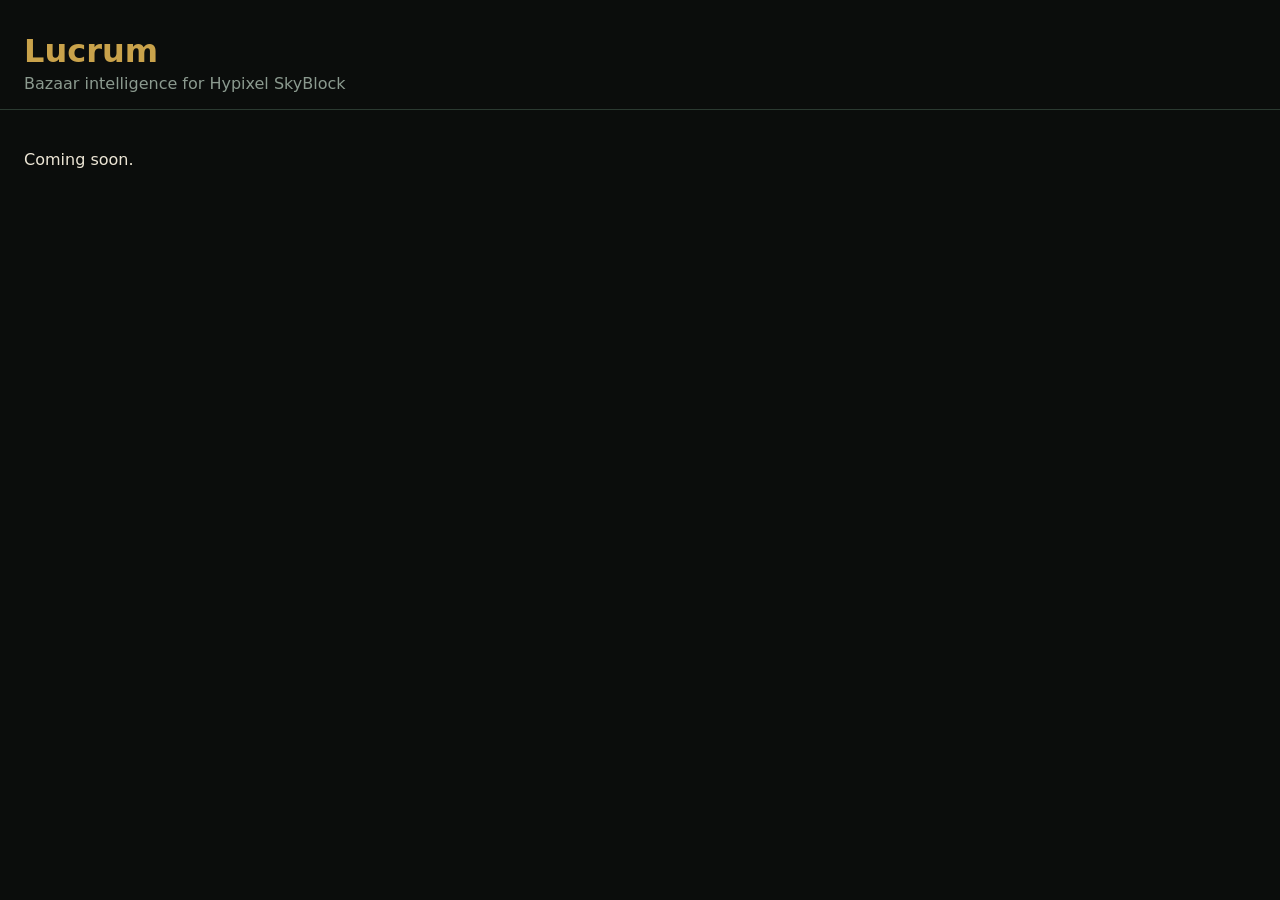
==== index.html @ ecee2110 "Phase 0: repo scaffold, worker calendar/tax quant, mod and web skeletons - .claude/agents/ renamed f" ====
<!doctype html>
<html lang="en">
<head>
  <meta charset="utf-8" />
  <meta name="viewport" content="width=device-width, initial-scale=1" />
  <title>Lucrum – Bazaar intelligence for Hypixel SkyBlock</title>
  <link rel="stylesheet" href="css/main.css" />
</head>
<body>
  <!-- Shell only – see docs/BRAND.md before adding any real layout or styling here.
       Phase 8 builds the signal browser, item detail pages, calendar and profile pages. -->
  <header>
    <h1>Lucrum</h1>
    <p>Bazaar intelligence for Hypixel SkyBlock</p>
  </header>
  <main id="app">
    <p>Coming soon.</p>
  </main>
  <script type="module" src="js/main.js"></script>
</body>
</html>
---- css/main.css ----
/* Shell only – full layout, type pairing and the signature element are Phase 8 work per
   docs/PLAN.md, built against docs/BRAND.md's full brief. This file exists so the placeholder
   page doesn't render as unstyled browser default while nothing else is built yet. */

:root {
  --ink: #0B0D0C;
  --panel: #14211A;
  --panel-raised: #1C2E24;
  --hairline: #2B3A31;
  --parchment: #EDE6D6;
  --parchment-dim: #8B9A8F;
  --brass: #C9A24B;
  --brass-dim: #7A6A3D;
}

body {
  background: var(--ink);
  color: var(--parchment);
  margin: 0;
  font-family: system-ui, sans-serif;
}

header {
  padding: 2rem 1.5rem 1rem;
  border-bottom: 1px solid var(--hairline);
}

header h1 {
  color: var(--brass);
  margin: 0;
}

header p {
  color: var(--parchment-dim);
  margin: 0.25rem 0 0;
}

main {
  padding: 1.5rem;
}
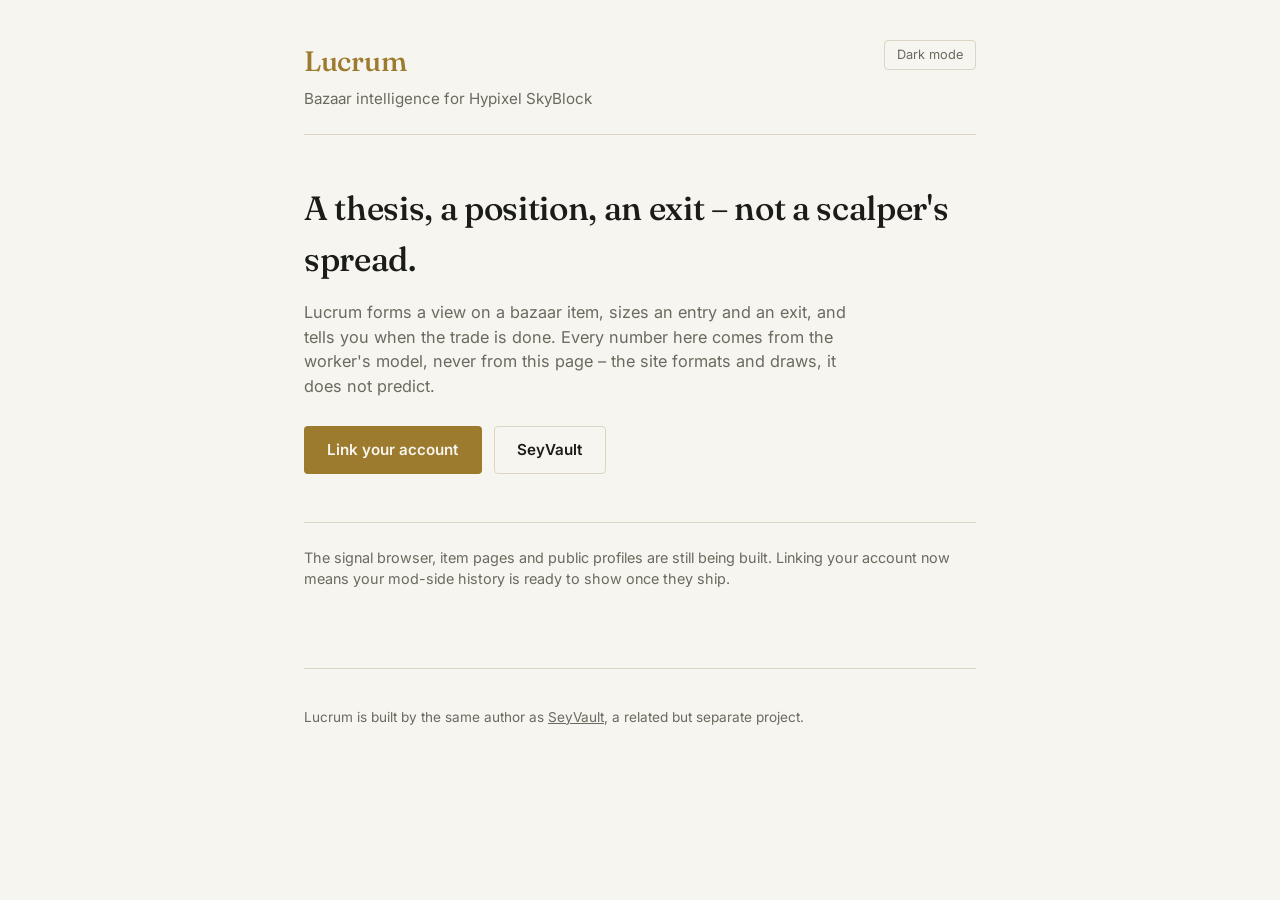
==== commit 22e97bc1: "Phase 8.5 web: light/dark design system and the /link account-linking page - docs/BRAND.md revised: " ====
--- a/index.html
+++ b/index.html
@@ -4,18 +4,55 @@
   <meta charset="utf-8" />
   <meta name="viewport" content="width=device-width, initial-scale=1" />
   <title>Lucrum – Bazaar intelligence for Hypixel SkyBlock</title>
+  <!-- Theme resolution must run before css/main.css paints, per docs/BRAND.md's theme toggle
+       section – see js/theme.js's top-of-file comment for why this is a plain script, not a
+       module, and loaded first. -->
+  <script src="js/theme.js"></script>
+  <link rel="preconnect" href="https://fonts.googleapis.com" />
+  <link rel="preconnect" href="https://fonts.gstatic.com" crossorigin />
+  <link
+    href="https://fonts.googleapis.com/css2?family=Fraunces:opsz,wght@9..144,400;9..144,500;9..144,600&family=Inter:wght@400;500;600;700&display=swap"
+    rel="stylesheet"
+  />
   <link rel="stylesheet" href="css/main.css" />
 </head>
 <body>
-  <!-- Shell only – see docs/BRAND.md before adding any real layout or styling here.
-       Phase 8 builds the signal browser, item detail pages, calendar and profile pages. -->
-  <header>
-    <h1>Lucrum</h1>
-    <p>Bazaar intelligence for Hypixel SkyBlock</p>
-  </header>
-  <main id="app">
-    <p>Coming soon.</p>
-  </main>
+  <div class="shell">
+    <header class="site-header">
+      <div class="brand">
+        <h1>Lucrum</h1>
+        <p>Bazaar intelligence for Hypixel SkyBlock</p>
+      </div>
+      <button class="theme-toggle" id="theme-toggle" type="button" aria-label="Toggle colour theme">
+        Dark mode
+      </button>
+    </header>
+
+    <main>
+      <section class="hero">
+        <h2>A thesis, a position, an exit – not a scalper's spread.</h2>
+        <p>
+          Lucrum forms a view on a bazaar item, sizes an entry and an exit, and tells you when
+          the trade is done. Every number here comes from the worker's model, never from this
+          page – the site formats and draws, it does not predict.
+        </p>
+        <div class="actions">
+          <a class="btn btn-primary" href="link/">Link your account</a>
+          <a class="btn btn-secondary" href="https://seyvault.github.io" rel="noopener">SeyVault</a>
+        </div>
+      </section>
+
+      <p class="notice">
+        The signal browser, item pages and public profiles are still being built. Linking your
+        account now means your mod-side history is ready to show once they ship.
+      </p>
+    </main>
+
+    <footer class="site-footer">
+      <p>Lucrum is built by the same author as <a href="https://seyvault.github.io" rel="noopener">SeyVault</a>, a related but separate project.</p>
+    </footer>
+  </div>
+
   <script type="module" src="js/main.js"></script>
 </body>
 </html>
--- a/css/main.css
+++ b/css/main.css
@@ -1,40 +1,324 @@
-/* Shell only – full layout, type pairing and the signature element are Phase 8 work per
-   docs/PLAN.md, built against docs/BRAND.md's full brief. This file exists so the placeholder
-   page doesn't render as unstyled browser default while nothing else is built yet. */
+/* Lucrum – visual identity. Token system, component patterns and motion rules from
+   docs/BRAND.md. This is a standalone stylesheet – it does not import or reuse SeyVault's CSS.
+
+   Direction: private trading desk, not game HUD. Light by default, dark by explicit toggle.
+   Own type pairing (Fraunces display / Inter body+data), own accent (aged brass, not acid-green,
+   not vermilion, not terracotta), own radius (6-8px, not SeyVault's 14px), no rarity colours. */
+
+/* --- Tokens --------------------------------------------------------------------------------- */
 
 :root {
+  --ink: #F7F5EF;
+  --panel: #FFFFFF;
+  --panel-raised: #EFEBDF;
+  --hairline: #DCD5C4;
+  --text: #1B1C18;
+  --text-dim: #6B6A5E;
+  --brass: #9C7A2E;
+  --brass-dim: #C4AD75;
+
+  --gain: #3F7A54;
+  --loss: #B0453A;
+  --live: var(--brass);
+
+  --radius: 8px;
+  --radius-sm: 4px;
+  --transition: 150ms ease-out;
+}
+
+:root[data-theme="dark"] {
   --ink: #0B0D0C;
   --panel: #14211A;
   --panel-raised: #1C2E24;
   --hairline: #2B3A31;
-  --parchment: #EDE6D6;
-  --parchment-dim: #8B9A8F;
+  --text: #EDE6D6;
+  --text-dim: #8B9A8F;
   --brass: #C9A24B;
   --brass-dim: #7A6A3D;
 }
 
+/* --- Base ------------------------------------------------------------------------------------ */
+
+* {
+  box-sizing: border-box;
+}
+
+html {
+  color-scheme: light dark;
+}
+
 body {
+  margin: 0;
   background: var(--ink);
-  color: var(--parchment);
+  color: var(--text);
+  font-family: 'Inter', system-ui, sans-serif;
+  font-size: 16px;
+  line-height: 1.5;
+  transition: background var(--transition), color var(--transition);
+}
+
+h1, h2, h3 {
+  font-family: 'Fraunces', Georgia, serif;
+  font-weight: 500;
+  letter-spacing: -0.01em;
   margin: 0;
-  font-family: system-ui, sans-serif;
-}
-
-header {
-  padding: 2rem 1.5rem 1rem;
+  color: var(--text);
+}
+
+a {
+  color: var(--brass);
+}
+
+/* Tabular numerals for every price, table and P&L figure – docs/BRAND.md's ledger rule.
+   Apply this class anywhere a number appears; never let a price render in proportional figures. */
+.num {
+  font-variant-numeric: tabular-nums;
+  font-feature-settings: 'tnum' 1, 'lnum' 1;
+}
+
+/* --- Layout shell ------------------------------------------------------------------------------ */
+
+.shell {
+  max-width: 720px;
+  margin: 0 auto;
+  padding: 0 1.5rem;
+}
+
+header.site-header {
+  padding: 2.5rem 0 1.5rem;
   border-bottom: 1px solid var(--hairline);
-}
-
-header h1 {
+  display: flex;
+  align-items: flex-start;
+  justify-content: space-between;
+  gap: 1rem;
+}
+
+header.site-header .brand h1 {
+  font-size: 1.75rem;
   color: var(--brass);
-  margin: 0;
-}
-
-header p {
-  color: var(--parchment-dim);
-  margin: 0.25rem 0 0;
+}
+
+header.site-header .brand p {
+  margin: 0.35rem 0 0;
+  color: var(--text-dim);
+  font-size: 0.95rem;
 }
 
 main {
+  padding: 3rem 0 4rem;
+}
+
+footer.site-footer {
+  padding: 1.5rem 0 3rem;
+  border-top: 1px solid var(--hairline);
+  color: var(--text-dim);
+  font-size: 0.85rem;
+}
+
+footer.site-footer a {
+  color: var(--text-dim);
+  text-decoration: underline;
+}
+
+/* --- Theme toggle -------------------------------------------------------------------------- */
+
+.theme-toggle {
+  background: transparent;
+  border: 1px solid var(--hairline);
+  color: var(--text-dim);
+  border-radius: var(--radius-sm);
+  padding: 0.4rem 0.75rem;
+  font-family: inherit;
+  font-size: 0.8rem;
+  cursor: pointer;
+  transition: background var(--transition), border-color var(--transition), color var(--transition);
+  flex-shrink: 0;
+}
+
+.theme-toggle:hover {
+  border-color: var(--brass-dim);
+  color: var(--text);
+}
+
+/* --- Component: button (primary) -------------------------------------------------------------
+   docs/BRAND.md: brass fill, ink text, 4px radius, no shadow. Hover adds a brass-dim border –
+   the fill never moves or glows. */
+
+.btn {
+  display: inline-block;
+  font-family: inherit;
+  font-size: 0.95rem;
+  font-weight: 600;
+  padding: 0.7rem 1.4rem;
+  border-radius: var(--radius-sm);
+  border: 1px solid transparent;
+  cursor: pointer;
+  text-decoration: none;
+  transition: border-color var(--transition), background var(--transition), color var(--transition);
+}
+
+.btn-primary {
+  background: var(--brass);
+  color: var(--ink);
+}
+
+.btn-primary:hover {
+  border-color: var(--brass-dim);
+}
+
+.btn-primary:disabled {
+  opacity: 0.5;
+  cursor: not-allowed;
+}
+
+.btn-secondary {
+  background: transparent;
+  color: var(--text);
+  border-color: var(--hairline);
+}
+
+.btn-secondary:hover {
+  border-color: var(--brass-dim);
+}
+
+/* --- Component: card ----------------------------------------------------------------------
+   docs/BRAND.md: panel fill, 1px hairline border, 6-8px radius. Hover only if interactive:
+   background steps to panel-raised, no border colour change, no transform. */
+
+.card {
+  background: var(--panel);
+  border: 1px solid var(--hairline);
+  border-radius: var(--radius);
   padding: 1.5rem;
-}
+  transition: background var(--transition);
+}
+
+.card.interactive:hover {
+  background: var(--panel-raised);
+  cursor: pointer;
+}
+
+/* --- Component: table row -------------------------------------------------------------------
+   docs/BRAND.md: no card chrome on data tables – a hairline under each row, panel-raised on
+   hover, numeric columns right-aligned with tabular figures, never centred. */
+
+table.ledger {
+  width: 100%;
+  border-collapse: collapse;
+}
+
+table.ledger th {
+  text-align: left;
+  color: var(--text-dim);
+  font-weight: 500;
+  font-size: 0.8rem;
+  text-transform: uppercase;
+  letter-spacing: 0.04em;
+  padding: 0.6rem 0.75rem;
+  border-bottom: 1px solid var(--hairline);
+}
+
+table.ledger td {
+  padding: 0.7rem 0.75rem;
+  border-bottom: 1px solid var(--hairline);
+}
+
+table.ledger tr {
+  transition: background var(--transition);
+}
+
+table.ledger tbody tr:hover {
+  background: var(--panel-raised);
+}
+
+table.ledger th.num,
+table.ledger td.num {
+  text-align: right;
+}
+
+/* --- Component: live/pulsing element ---------------------------------------------------------
+   docs/BRAND.md: opacity oscillates brass between 100% and 70% on a slow (~2.5s) sine, one loop
+   only per state change – never an indefinite pulse. Applied via .is-pulsing, removed by JS once
+   the state settles (e.g. a device code moves from "pending" to "linked"). */
+
+.status-dot {
+  display: inline-block;
+  width: 0.55rem;
+  height: 0.55rem;
+  border-radius: 50%;
+  background: var(--brass);
+}
+
+.status-dot.is-pulsing {
+  animation: lucrum-pulse 2.5s ease-in-out 1;
+}
+
+.status-dot.is-loss {
+  background: var(--loss);
+}
+
+.status-dot.is-gain {
+  background: var(--gain);
+}
+
+@keyframes lucrum-pulse {
+  0% { opacity: 1; }
+  50% { opacity: 0.7; }
+  100% { opacity: 1; }
+}
+
+@media (prefers-reduced-motion: reduce) {
+  .status-dot.is-pulsing {
+    animation: none;
+  }
+  * {
+    transition-duration: 0.01ms !important;
+  }
+}
+
+/* --- Home page ------------------------------------------------------------------------------ */
+
+.hero h2 {
+  font-size: 2.1rem;
+  margin-bottom: 1rem;
+}
+
+.hero p {
+  color: var(--text-dim);
+  max-width: 34rem;
+  font-size: 1.02rem;
+}
+
+.hero .actions {
+  margin-top: 1.75rem;
+  display: flex;
+  gap: 0.75rem;
+  flex-wrap: wrap;
+}
+
+.notice {
+  margin-top: 3rem;
+  padding-top: 1.5rem;
+  border-top: 1px solid var(--hairline);
+  color: var(--text-dim);
+  font-size: 0.9rem;
+}
+
+/* --- Mobile --------------------------------------------------------------------------------- */
+
+@media (max-width: 520px) {
+  .shell {
+    padding: 0 1.1rem;
+  }
+  header.site-header {
+    flex-direction: column;
+  }
+  .hero h2 {
+    font-size: 1.6rem;
+  }
+  table.ledger th,
+  table.ledger td {
+    padding: 0.5rem 0.4rem;
+    font-size: 0.85rem;
+  }
+}
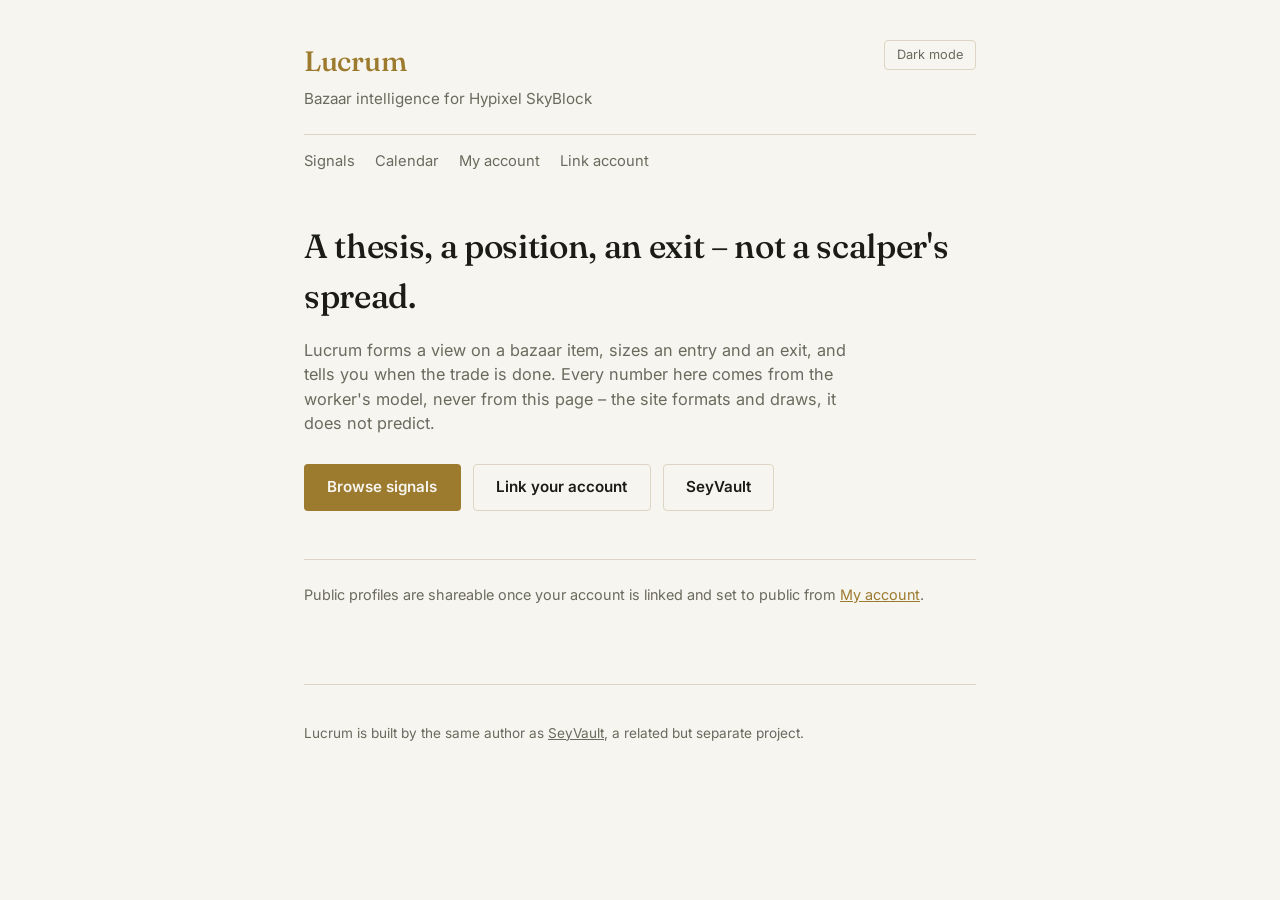
==== commit fec93a20: "web: Phase 8 site - signals, item detail, calendar, account, public profile Rounds out the site to d" ====
--- a/index.html
+++ b/index.html
@@ -15,6 +15,7 @@
     rel="stylesheet"
   />
   <link rel="stylesheet" href="css/main.css" />
+  <link rel="stylesheet" href="css/app.css" />
 </head>
 <body>
   <div class="shell">
@@ -27,6 +28,12 @@
         Dark mode
       </button>
     </header>
+    <nav class="site-nav">
+      <a href="signals/">Signals</a>
+      <a href="calendar/">Calendar</a>
+      <a href="account/">My account</a>
+      <a href="link/">Link account</a>
+    </nav>
 
     <main>
       <section class="hero">
@@ -37,14 +44,15 @@
           page – the site formats and draws, it does not predict.
         </p>
         <div class="actions">
-          <a class="btn btn-primary" href="link/">Link your account</a>
+          <a class="btn btn-primary" href="signals/">Browse signals</a>
+          <a class="btn btn-secondary" href="link/">Link your account</a>
           <a class="btn btn-secondary" href="https://seyvault.github.io" rel="noopener">SeyVault</a>
         </div>
       </section>
 
       <p class="notice">
-        The signal browser, item pages and public profiles are still being built. Linking your
-        account now means your mod-side history is ready to show once they ship.
+        Public profiles are shareable once your account is linked and set to public from
+        <a href="account/">My account</a>.
       </p>
     </main>
 
--- a/css/app.css
+++ b/css/app.css
@@ -0,0 +1,390 @@
+/* Shared components for Phase 8's inner pages (signals, item, calendar, profile, account) –
+   additions to css/main.css's token system. Nothing here introduces a colour, radius or type
+   pairing outside docs/BRAND.md's token set. */
+
+/* Wider shell for chart-heavy and table-heavy pages – main.css's 720px is right for the marketing
+   shell but too narrow for a ledger table or a chart with room to breathe. */
+.shell-wide {
+  max-width: 900px;
+}
+
+/* --- Nav (shared header across inner pages) ------------------------------------------------- */
+
+nav.site-nav {
+  display: flex;
+  gap: 1.25rem;
+  margin-top: 0.9rem;
+  flex-wrap: wrap;
+}
+
+nav.site-nav a {
+  color: var(--text-dim);
+  text-decoration: none;
+  font-size: 0.92rem;
+  border-bottom: 1px solid transparent;
+  transition: color var(--transition), border-color var(--transition);
+}
+
+nav.site-nav a:hover,
+nav.site-nav a[aria-current="page"] {
+  color: var(--text);
+  border-color: var(--brass-dim);
+}
+
+/* --- Error / empty states --------------------------------------------------------------------
+   docs/BRAND.md's copy register: declarative, never a blank page or an infinite spinner. */
+
+.error-state {
+  padding: 1.5rem;
+  border: 1px solid var(--hairline);
+  border-radius: var(--radius);
+  background: var(--panel);
+  color: var(--text);
+  max-width: 34rem;
+}
+
+.loading-state {
+  color: var(--text-dim);
+  padding: 1rem 0;
+}
+
+/* --- Hero stat card (signal browser's "hero is the live number") --------------------------- */
+
+.hero-signal {
+  background: var(--panel);
+  border: 1px solid var(--hairline);
+  border-radius: var(--radius);
+  padding: 1.75rem 2rem;
+}
+
+.hero-signal .hero-kicker {
+  color: var(--text-dim);
+  font-size: 0.8rem;
+  text-transform: uppercase;
+  letter-spacing: 0.06em;
+  margin: 0 0 0.5rem;
+}
+
+.hero-signal h2 {
+  font-size: 1.9rem;
+  margin: 0 0 0.5rem;
+}
+
+.hero-signal .thesis {
+  color: var(--text-dim);
+  max-width: 40rem;
+  margin: 0.5rem 0 1.25rem;
+}
+
+.hero-figures {
+  display: grid;
+  grid-template-columns: repeat(auto-fit, minmax(9rem, 1fr));
+  gap: 1.25rem 1.5rem;
+  margin-top: 1.25rem;
+  padding-top: 1.25rem;
+  border-top: 1px solid var(--hairline);
+}
+
+.hero-figures .figure .label {
+  color: var(--text-dim);
+  font-size: 0.78rem;
+  text-transform: uppercase;
+  letter-spacing: 0.04em;
+  display: block;
+  margin-bottom: 0.25rem;
+}
+
+.hero-figures .figure .value {
+  font-family: 'Fraunces', Georgia, serif;
+  font-size: 1.35rem;
+  color: var(--text);
+}
+
+.hero-figures .figure .value.brass {
+  color: var(--brass);
+}
+
+.caveat {
+  margin-top: 1rem;
+  font-size: 0.85rem;
+  color: var(--text-dim);
+  border-left: 2px solid var(--brass-dim);
+  padding-left: 0.75rem;
+}
+
+/* --- Filter tabs ------------------------------------------------------------------------------ */
+
+.type-tabs {
+  display: flex;
+  gap: 0.5rem;
+  flex-wrap: wrap;
+  margin: 2rem 0 1.25rem;
+}
+
+.type-tab {
+  background: transparent;
+  border: 1px solid var(--hairline);
+  color: var(--text-dim);
+  padding: 0.45rem 0.9rem;
+  border-radius: var(--radius-sm);
+  font-family: inherit;
+  font-size: 0.85rem;
+  cursor: pointer;
+  transition: border-color var(--transition), color var(--transition), background var(--transition);
+}
+
+.type-tab[aria-pressed="true"] {
+  color: var(--ink);
+  background: var(--brass);
+  border-color: var(--brass);
+}
+
+.type-tab:hover:not([aria-pressed="true"]) {
+  border-color: var(--brass-dim);
+  color: var(--text);
+}
+
+/* --- Signal / position rows -------------------------------------------------------------------
+   Table on wide viewports, stacked cards on narrow – docs/BRAND.md's table-row pattern plus
+   CLAUDE.md rule 8 (mobile matters). */
+
+.signal-row td.item {
+  font-weight: 600;
+}
+
+.signal-row .why {
+  display: block;
+  color: var(--text-dim);
+  font-size: 0.82rem;
+  margin-top: 0.15rem;
+  font-family: 'Inter', system-ui, sans-serif;
+}
+
+.unfitted-note {
+  font-size: 0.78rem;
+  color: var(--text-dim);
+}
+
+/* --- Item detail -------------------------------------------------------------------------- */
+
+.item-title {
+  font-size: 2rem;
+}
+
+.range-tabs {
+  display: flex;
+  gap: 0.4rem;
+  margin: 1.5rem 0 1rem;
+}
+
+.chart-card {
+  padding: 1.25rem 1rem 0.75rem;
+}
+
+.chart-wrap {
+  position: relative;
+  width: 100%;
+  height: 360px;
+}
+
+.chart-legend {
+  display: flex;
+  gap: 1.5rem;
+  font-size: 0.82rem;
+  color: var(--text-dim);
+  padding: 0.75rem 0.25rem 1rem;
+  flex-wrap: wrap;
+}
+
+.chart-legend .swatch {
+  display: inline-block;
+  width: 0.85rem;
+  height: 2px;
+  margin-right: 0.4rem;
+  vertical-align: middle;
+}
+
+.confidence-note {
+  margin-top: 1rem;
+  color: var(--text-dim);
+  font-size: 0.88rem;
+}
+
+/* --- Calendar / event timeline ----------------------------------------------------------------
+   A quiet list, not a grid widget – docs/PLAN.md Phase 8's brief. */
+
+.event-list {
+  list-style: none;
+  margin: 0;
+  padding: 0;
+}
+
+.event-row {
+  display: flex;
+  justify-content: space-between;
+  align-items: baseline;
+  gap: 1rem;
+  padding: 1rem 0;
+  border-bottom: 1px solid var(--hairline);
+}
+
+.event-row .event-name {
+  font-family: 'Fraunces', Georgia, serif;
+  font-size: 1.1rem;
+}
+
+.event-row .event-source {
+  display: block;
+  color: var(--text-dim);
+  font-size: 0.8rem;
+  margin-top: 0.2rem;
+  font-family: 'Inter', system-ui, sans-serif;
+}
+
+.event-row .event-when {
+  text-align: right;
+  flex-shrink: 0;
+}
+
+.event-row .event-countdown {
+  display: block;
+  color: var(--brass);
+  font-size: 0.85rem;
+}
+
+.event-row .event-time {
+  display: block;
+  color: var(--text-dim);
+  font-size: 0.8rem;
+}
+
+/* --- Profile / portfolio --------------------------------------------------------------------- */
+
+.stat-grid {
+  display: grid;
+  grid-template-columns: repeat(auto-fit, minmax(10rem, 1fr));
+  gap: 1.25rem;
+  margin: 1.5rem 0 2.5rem;
+}
+
+.stat-card {
+  background: var(--panel);
+  border: 1px solid var(--hairline);
+  border-radius: var(--radius);
+  padding: 1.1rem 1.25rem;
+}
+
+.stat-card .label {
+  color: var(--text-dim);
+  font-size: 0.78rem;
+  text-transform: uppercase;
+  letter-spacing: 0.04em;
+  display: block;
+  margin-bottom: 0.3rem;
+}
+
+.stat-card .value {
+  font-family: 'Fraunces', Georgia, serif;
+  font-size: 1.5rem;
+}
+
+.hitrate-grid {
+  display: grid;
+  grid-template-columns: repeat(4, 1fr);
+  gap: 0.75rem;
+  margin-top: 0.5rem;
+}
+
+.hitrate-grid .cell {
+  text-align: center;
+}
+
+.hitrate-grid .cell .label {
+  color: var(--text-dim);
+  font-size: 0.75rem;
+  text-transform: uppercase;
+  display: block;
+}
+
+.hitrate-grid .cell .value {
+  font-size: 1.1rem;
+}
+
+.planned-actual {
+  font-size: 0.85rem;
+}
+
+.planned-actual .planned {
+  color: var(--text-dim);
+}
+
+.planned-actual .actual {
+  color: var(--text);
+  display: block;
+}
+
+.privacy-toggle {
+  display: flex;
+  align-items: center;
+  gap: 0.75rem;
+  margin: 2rem 0;
+  padding: 1.1rem 1.25rem;
+  border: 1px solid var(--hairline);
+  border-radius: var(--radius);
+  background: var(--panel);
+}
+
+.privacy-toggle .desc {
+  color: var(--text-dim);
+  font-size: 0.85rem;
+  flex: 1;
+}
+
+/* --- Section spacing / headings shared across inner pages ------------------------------------ */
+
+.section-heading {
+  margin: 2.5rem 0 1rem;
+  font-size: 1.3rem;
+}
+
+/* --- Mobile ---------------------------------------------------------------------------------- */
+
+@media (max-width: 640px) {
+  .hero-signal {
+    padding: 1.25rem 1.25rem;
+  }
+  .hero-signal h2 {
+    font-size: 1.4rem;
+  }
+  .hitrate-grid {
+    grid-template-columns: repeat(2, 1fr);
+  }
+  table.ledger thead {
+    display: none;
+  }
+  table.ledger, table.ledger tbody, table.ledger tr, table.ledger td {
+    display: block;
+    width: 100%;
+  }
+  table.ledger tr {
+    border-bottom: 1px solid var(--hairline);
+    padding: 0.75rem 0;
+  }
+  table.ledger td {
+    border-bottom: none;
+    padding: 0.2rem 0;
+    text-align: left !important;
+  }
+  table.ledger td.num::before,
+  table.ledger td[data-label]::before {
+    content: attr(data-label) ": ";
+    color: var(--text-dim);
+    font-family: 'Inter', system-ui, sans-serif;
+  }
+  .event-row {
+    flex-direction: column;
+  }
+  .event-row .event-when {
+    text-align: left;
+  }
+}
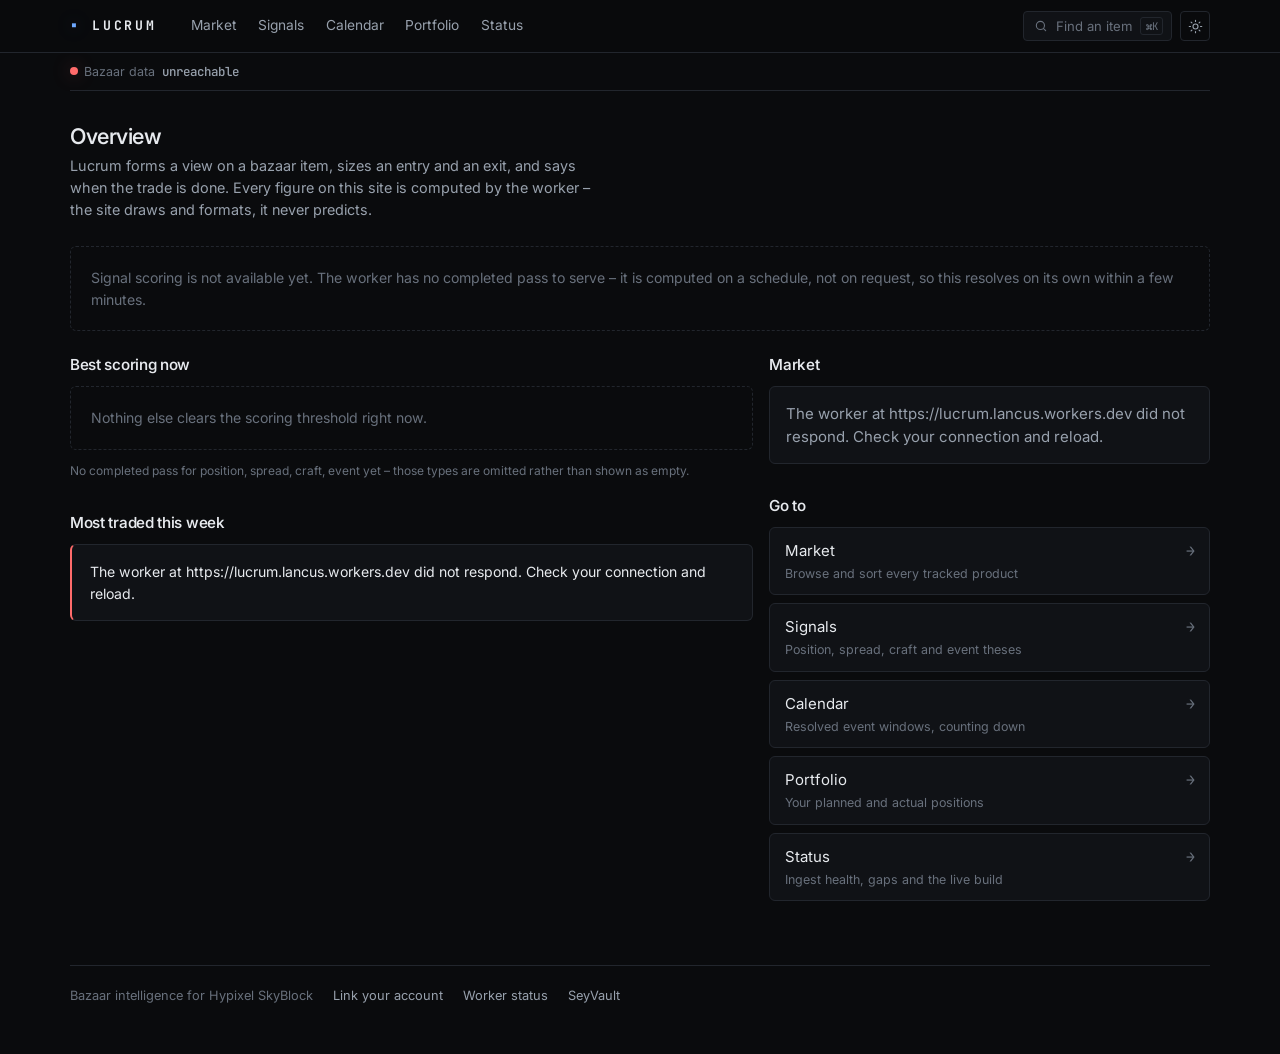
==== commit 687f0084: "web: rewrite the site - monotone palette, real navigation, no missing data The old site read as unfi" ====
--- a/index.html
+++ b/index.html
@@ -4,63 +4,109 @@
   <meta charset="utf-8" />
   <meta name="viewport" content="width=device-width, initial-scale=1" />
   <title>Lucrum – Bazaar intelligence for Hypixel SkyBlock</title>
-  <!-- Theme resolution must run before css/main.css paints, per docs/BRAND.md's theme toggle
-       section – see js/theme.js's top-of-file comment for why this is a plain script, not a
-       module, and loaded first. -->
+  <meta name="description" content="Lucrum – bazaar intelligence for Hypixel SkyBlock." />
+  <!-- Theme resolution must run before css/main.css paints, per docs/BRAND.md's theme section –
+       see js/theme.js's top-of-file comment for why this is a plain script, not a module. -->
   <script src="js/theme.js"></script>
   <link rel="preconnect" href="https://fonts.googleapis.com" />
   <link rel="preconnect" href="https://fonts.gstatic.com" crossorigin />
   <link
-    href="https://fonts.googleapis.com/css2?family=Fraunces:opsz,wght@9..144,400;9..144,500;9..144,600&family=Inter:wght@400;500;600;700&display=swap"
+    href="https://fonts.googleapis.com/css2?family=Inter:wght@100..900&family=JetBrains+Mono:wght@400..700&display=swap"
     rel="stylesheet"
   />
   <link rel="stylesheet" href="css/main.css" />
   <link rel="stylesheet" href="css/app.css" />
+
 </head>
-<body>
+<body data-base="">
+  <div class="topbar">
+    <div class="topbar-inner">
+      <a class="wordmark" href="index.html"><span class="tick">&#9642;</span> Lucrum</a>
+      <nav class="topnav" aria-label="Primary">
+        <a href="market/">Market</a>
+        <a href="signals/">Signals</a>
+        <a href="calendar/">Calendar</a>
+        <a href="account/">Portfolio</a>
+        <a href="status/">Status</a>
+      </nav>
+      <div class="topbar-actions">
+        <button class="search-trigger" id="search-trigger" type="button" aria-label="Find a bazaar item">
+          <svg viewBox="0 0 24 24" fill="none" stroke="currentColor" stroke-width="1.9" stroke-linecap="round"><circle cx="11" cy="11" r="7"/><path d="M20 20l-3.6-3.6"/></svg>
+          <span class="search-label">Find an item</span>
+          <span class="kbd">&#8984;K</span>
+        </button>
+        <button class="icon-btn" id="theme-toggle" type="button"></button>
+      </div>
+    </div>
+  </div>
+
   <div class="shell">
-    <header class="site-header">
-      <div class="brand">
-        <h1>Lucrum</h1>
-        <p>Bazaar intelligence for Hypixel SkyBlock</p>
-      </div>
-      <button class="theme-toggle" id="theme-toggle" type="button" aria-label="Toggle colour theme">
-        Dark mode
-      </button>
-    </header>
-    <nav class="site-nav">
-      <a href="signals/">Signals</a>
-      <a href="calendar/">Calendar</a>
-      <a href="account/">My account</a>
-      <a href="link/">Link account</a>
-    </nav>
+    <div class="status-strip" id="status-strip"></div>
 
     <main>
-      <section class="hero">
-        <h2>A thesis, a position, an exit – not a scalper's spread.</h2>
-        <p>
-          Lucrum forms a view on a bazaar item, sizes an entry and an exit, and tells you when
-          the trade is done. Every number here comes from the worker's model, never from this
-          page – the site formats and draws, it does not predict.
-        </p>
-        <div class="actions">
-          <a class="btn btn-primary" href="signals/">Browse signals</a>
-          <a class="btn btn-secondary" href="link/">Link your account</a>
-          <a class="btn btn-secondary" href="https://seyvault.github.io" rel="noopener">SeyVault</a>
+      <div class="page-head">
+        <div>
+          <h1>Overview</h1>
+          <p class="sub">
+            Lucrum forms a view on a bazaar item, sizes an entry and an exit, and says when the
+            trade is done. Every figure on this site is computed by the worker – the site draws
+            and formats, it never predicts.
+          </p>
         </div>
-      </section>
+      </div>
 
-      <p class="notice">
-        Public profiles are shareable once your account is linked and set to public from
-        <a href="account/">My account</a>.
-      </p>
+      <div id="hero-slot"><p class="loading-state">Loading the best-scoring signal&hellip;</p></div>
+
+      <div class="overview-grid" style="margin-top:1.5rem">
+        <section>
+          <h2 class="section-heading" style="margin-top:0">Best scoring now</h2>
+          <div id="top-slot"><p class="loading-state">Loading signals&hellip;</p></div>
+
+          <h2 class="section-heading">Most traded this week</h2>
+          <div id="movers-slot"><p class="loading-state">Loading the market&hellip;</p></div>
+        </section>
+
+        <aside>
+          <h2 class="section-heading" style="margin-top:0">Market</h2>
+          <div class="card card-tight" id="market-summary">
+            <p class="loading-state" style="border:none;padding:0">Loading&hellip;</p>
+          </div>
+
+          <h2 class="section-heading">Go to</h2>
+          <div class="quick-links">
+            <a class="quick-link" href="market/">
+              <span>Market<span class="desc">Browse and sort every tracked product</span></span>
+              <span class="arrow">&rarr;</span>
+            </a>
+            <a class="quick-link" href="signals/">
+              <span>Signals<span class="desc">Position, spread, craft and event theses</span></span>
+              <span class="arrow">&rarr;</span>
+            </a>
+            <a class="quick-link" href="calendar/">
+              <span>Calendar<span class="desc">Resolved event windows, counting down</span></span>
+              <span class="arrow">&rarr;</span>
+            </a>
+            <a class="quick-link" href="account/">
+              <span>Portfolio<span class="desc">Your planned and actual positions</span></span>
+              <span class="arrow">&rarr;</span>
+            </a>
+            <a class="quick-link" href="status/">
+              <span>Status<span class="desc">Ingest health, gaps and the live build</span></span>
+              <span class="arrow">&rarr;</span>
+            </a>
+          </div>
+        </aside>
+      </div>
     </main>
 
     <footer class="site-footer">
-      <p>Lucrum is built by the same author as <a href="https://seyvault.github.io" rel="noopener">SeyVault</a>, a related but separate project.</p>
+      <span>Bazaar intelligence for Hypixel SkyBlock</span>
+      <a href="link/">Link your account</a>
+      <a href="status/">Worker status</a>
+      <a href="https://seyvault.github.io" rel="noopener">SeyVault</a>
     </footer>
   </div>
 
-  <script type="module" src="js/main.js"></script>
+  <script type="module" src="js/home.js"></script>
 </body>
 </html>
--- a/css/main.css
+++ b/css/main.css
@@ -1,40 +1,65 @@
-/* Lucrum – visual identity. Token system, component patterns and motion rules from
-   docs/BRAND.md. This is a standalone stylesheet – it does not import or reuse SeyVault's CSS.
-
-   Direction: private trading desk, not game HUD. Light by default, dark by explicit toggle.
-   Own type pairing (Fraunces display / Inter body+data), own accent (aged brass, not acid-green,
-   not vermilion, not terracotta), own radius (6-8px, not SeyVault's 14px), no rarity colours. */
-
-/* --- Tokens --------------------------------------------------------------------------------- */
-
-:root {
-  --ink: #F7F5EF;
-  --panel: #FFFFFF;
-  --panel-raised: #EFEBDF;
-  --hairline: #DCD5C4;
-  --text: #1B1C18;
-  --text-dim: #6B6A5E;
-  --brass: #9C7A2E;
-  --brass-dim: #C4AD75;
-
-  --gain: #3F7A54;
-  --loss: #B0453A;
-  --live: var(--brass);
-
-  --radius: 8px;
+/* Lucrum – design system. Tokens, app shell and shared components, per docs/BRAND.md.
+   Standalone: this does not import or reuse SeyVault's CSS.
+
+   Direction: a trading terminal. Monotone grey surfaces, colour reserved for data, glow on data
+   colours in the dark theme only. Dark is the default; light is the alternate. No serif, no warm
+   hues anywhere – see docs/BRAND.md's "Before shipping" checklist. */
+
+/* --- Tokens ---------------------------------------------------------------------------------- */
+
+:root,
+:root[data-theme="dark"] {
+  --bg: #0A0B0D;
+  --surface: #101216;
+  --surface-2: #171A1F;
+  --line: #22262D;
+  --line-strong: #333944;
+  --text: #E7EAEE;
+  --text-2: #98A1AD;
+  --text-3: #68707C;
+
+  --accent: #6EA8FE;
+  --buy: #2EE6A8;
+  --sell: #FFB13D;
+  --gain: #2EE6A8;
+  --loss: #FF6B6B;
+
+  /* Glow multiplier – every glow effect scales by this, so the light theme turns them all off
+     with one token rather than a parallel rule set. docs/BRAND.md, "Glow". */
+  --glow: 1;
+  --glow-accent: 0 0 18px rgba(110, 168, 254, 0.35);
+  --glow-buy: 0 0 18px rgba(46, 230, 168, 0.35);
+  --glow-sell: 0 0 18px rgba(255, 177, 61, 0.35);
+  --glow-loss: 0 0 18px rgba(255, 107, 107, 0.35);
+
+  --radius: 6px;
   --radius-sm: 4px;
-  --transition: 150ms ease-out;
-}
-
-:root[data-theme="dark"] {
-  --ink: #0B0D0C;
-  --panel: #14211A;
-  --panel-raised: #1C2E24;
-  --hairline: #2B3A31;
-  --text: #EDE6D6;
-  --text-dim: #8B9A8F;
-  --brass: #C9A24B;
-  --brass-dim: #7A6A3D;
+  --transition: 140ms ease-out;
+  --mono: 'JetBrains Mono', ui-monospace, SFMono-Regular, Menlo, monospace;
+  --sans: 'Inter', system-ui, -apple-system, sans-serif;
+}
+
+:root[data-theme="light"] {
+  --bg: #FAFAFB;
+  --surface: #FFFFFF;
+  --surface-2: #F1F2F4;
+  --line: #E1E3E8;
+  --line-strong: #C9CDD5;
+  --text: #14161A;
+  --text-2: #5A6270;
+  --text-3: #838B98;
+
+  --accent: #2563EB;
+  --buy: #0F9D76;
+  --sell: #B57314;
+  --gain: #0F9D76;
+  --loss: #D14343;
+
+  --glow: 0;
+  --glow-accent: none;
+  --glow-buy: none;
+  --glow-sell: none;
+  --glow-loss: none;
 }
 
 /* --- Base ------------------------------------------------------------------------------------ */
@@ -44,281 +69,659 @@
 }
 
 html {
-  color-scheme: light dark;
+  color-scheme: dark;
+}
+
+:root[data-theme="light"] {
+  color-scheme: light;
 }
 
 body {
   margin: 0;
-  background: var(--ink);
-  color: var(--text);
-  font-family: 'Inter', system-ui, sans-serif;
-  font-size: 16px;
-  line-height: 1.5;
-  transition: background var(--transition), color var(--transition);
-}
-
-h1, h2, h3 {
-  font-family: 'Fraunces', Georgia, serif;
-  font-weight: 500;
-  letter-spacing: -0.01em;
+  background: var(--bg);
+  color: var(--text);
+  font-family: var(--sans);
+  font-size: 15px;
+  line-height: 1.55;
+  -webkit-font-smoothing: antialiased;
+}
+
+h1, h2, h3, h4 {
+  font-family: var(--sans);
+  font-weight: 550;
+  letter-spacing: -0.02em;
   margin: 0;
   color: var(--text);
-}
+  line-height: 1.25;
+}
+
+h1 { font-size: 1.35rem; }
+h2 { font-size: 1.15rem; }
+h3 { font-size: 1rem; }
+
+p { margin: 0 0 0.75rem; }
 
 a {
-  color: var(--brass);
-}
-
-/* Tabular numerals for every price, table and P&L figure – docs/BRAND.md's ledger rule.
-   Apply this class anywhere a number appears; never let a price render in proportional figures. */
-.num {
+  color: var(--accent);
+  text-decoration: none;
+}
+
+a:hover {
+  text-decoration: underline;
+}
+
+code, kbd {
+  font-family: var(--mono);
+  font-size: 0.86em;
+}
+
+:focus-visible {
+  outline: 2px solid var(--accent);
+  outline-offset: 2px;
+  border-radius: var(--radius-sm);
+}
+
+/* Every number, id and column label is mono with tabular figures – docs/BRAND.md's type rule.
+   Never let a price render in the proportional sans. */
+.num, .mono {
+  font-family: var(--mono);
   font-variant-numeric: tabular-nums;
-  font-feature-settings: 'tnum' 1, 'lnum' 1;
-}
-
-/* --- Layout shell ------------------------------------------------------------------------------ */
+  font-feature-settings: 'tnum' 1;
+}
+
+.dim { color: var(--text-2); }
+.dimmer { color: var(--text-3); }
+.pos { color: var(--gain); }
+.neg { color: var(--loss); }
+.buy-c { color: var(--buy); }
+.sell-c { color: var(--sell); }
+
+/* Uppercase micro-label above a figure or beside a value. */
+.label {
+  font-family: var(--mono);
+  font-size: 0.68rem;
+  letter-spacing: 0.09em;
+  text-transform: uppercase;
+  color: var(--text-3);
+  display: block;
+}
+
+/* --- App shell ------------------------------------------------------------------------------- */
+
+.topbar {
+  position: sticky;
+  top: 0;
+  z-index: 40;
+  background: color-mix(in srgb, var(--bg) 88%, transparent);
+  backdrop-filter: blur(12px);
+  border-bottom: 1px solid var(--line);
+}
+
+.topbar-inner {
+  max-width: 1180px;
+  margin: 0 auto;
+  padding: 0 1.25rem;
+  height: 52px;
+  display: flex;
+  align-items: center;
+  gap: 1.5rem;
+}
+
+.wordmark {
+  font-family: var(--mono);
+  font-size: 0.82rem;
+  font-weight: 700;
+  letter-spacing: 0.22em;
+  color: var(--text);
+  text-transform: uppercase;
+  text-decoration: none;
+  flex-shrink: 0;
+}
+
+.wordmark:hover { text-decoration: none; }
+
+.wordmark .tick {
+  color: var(--accent);
+  text-shadow: var(--glow-accent);
+}
+
+.topnav {
+  display: flex;
+  align-items: center;
+  gap: 0.15rem;
+  flex: 1;
+  min-width: 0;
+  overflow-x: auto;
+  scrollbar-width: none;
+}
+
+.topnav::-webkit-scrollbar { display: none; }
+
+.topnav a {
+  color: var(--text-2);
+  font-size: 0.86rem;
+  padding: 0.35rem 0.6rem;
+  border-radius: var(--radius-sm);
+  white-space: nowrap;
+  transition: color var(--transition), background var(--transition);
+}
+
+.topnav a:hover {
+  color: var(--text);
+  background: var(--surface-2);
+  text-decoration: none;
+}
+
+.topnav a[aria-current="page"] {
+  color: var(--text);
+  background: var(--surface-2);
+}
+
+.topbar-actions {
+  display: flex;
+  align-items: center;
+  gap: 0.5rem;
+  flex-shrink: 0;
+}
+
+/* Search trigger – the fix for the site's worst previous failure, per docs/BRAND.md's layout
+   section: every one of the bazaar's ~2000 products is reachable from every page. */
+.search-trigger {
+  display: flex;
+  align-items: center;
+  gap: 0.5rem;
+  background: var(--surface);
+  border: 1px solid var(--line);
+  border-radius: var(--radius-sm);
+  color: var(--text-3);
+  font-family: var(--sans);
+  font-size: 0.82rem;
+  padding: 0.35rem 0.5rem 0.35rem 0.65rem;
+  cursor: pointer;
+  transition: border-color var(--transition), color var(--transition);
+}
+
+.search-trigger:hover {
+  border-color: var(--line-strong);
+  color: var(--text-2);
+}
+
+/* An inline SVG with no width/height attributes falls back to 300x150, which is what made this
+   control swallow the top bar – size it explicitly and keep the label on one line. */
+.search-trigger svg { width: 14px; height: 14px; flex: none; display: block; }
+.search-trigger .search-label { white-space: nowrap; }
+
+.search-trigger .kbd {
+  font-family: var(--mono);
+  font-size: 0.66rem;
+  border: 1px solid var(--line);
+  border-radius: 3px;
+  padding: 0.05rem 0.28rem;
+  color: var(--text-3);
+}
+
+.icon-btn {
+  background: transparent;
+  border: 1px solid var(--line);
+  border-radius: var(--radius-sm);
+  color: var(--text-2);
+  width: 30px;
+  height: 30px;
+  display: grid;
+  place-items: center;
+  cursor: pointer;
+  transition: border-color var(--transition), color var(--transition);
+  padding: 0;
+}
+
+.icon-btn:hover {
+  border-color: var(--line-strong);
+  color: var(--text);
+}
+
+.icon-btn svg { width: 15px; height: 15px; display: block; }
 
 .shell {
+  max-width: 1180px;
+  margin: 0 auto;
+  padding: 0 1.25rem;
+}
+
+.shell-narrow {
   max-width: 720px;
-  margin: 0 auto;
-  padding: 0 1.5rem;
-}
-
-header.site-header {
-  padding: 2.5rem 0 1.5rem;
-  border-bottom: 1px solid var(--hairline);
-  display: flex;
-  align-items: flex-start;
+}
+
+main {
+  padding: 2rem 0 4rem;
+}
+
+.page-head {
+  display: flex;
+  align-items: flex-end;
   justify-content: space-between;
   gap: 1rem;
-}
-
-header.site-header .brand h1 {
-  font-size: 1.75rem;
-  color: var(--brass);
-}
-
-header.site-header .brand p {
-  margin: 0.35rem 0 0;
-  color: var(--text-dim);
-  font-size: 0.95rem;
-}
-
-main {
-  padding: 3rem 0 4rem;
-}
-
-footer.site-footer {
-  padding: 1.5rem 0 3rem;
-  border-top: 1px solid var(--hairline);
-  color: var(--text-dim);
-  font-size: 0.85rem;
-}
-
-footer.site-footer a {
-  color: var(--text-dim);
-  text-decoration: underline;
-}
-
-/* --- Theme toggle -------------------------------------------------------------------------- */
-
-.theme-toggle {
-  background: transparent;
-  border: 1px solid var(--hairline);
-  color: var(--text-dim);
+  flex-wrap: wrap;
+  margin-bottom: 1.5rem;
+}
+
+.page-head .sub {
+  color: var(--text-2);
+  font-size: 0.9rem;
+  margin: 0.3rem 0 0;
+  max-width: 60ch;
+}
+
+.site-footer {
+  border-top: 1px solid var(--line);
+  padding: 1.25rem 0 3rem;
+  color: var(--text-3);
+  font-size: 0.8rem;
+  display: flex;
+  gap: 1.25rem;
+  flex-wrap: wrap;
+}
+
+.site-footer a { color: var(--text-2); }
+
+/* --- Buttons --------------------------------------------------------------------------------- */
+
+.btn {
+  display: inline-flex;
+  align-items: center;
+  gap: 0.4rem;
+  font-family: var(--sans);
+  font-size: 0.86rem;
+  font-weight: 500;
+  padding: 0.5rem 0.9rem;
   border-radius: var(--radius-sm);
-  padding: 0.4rem 0.75rem;
-  font-family: inherit;
-  font-size: 0.8rem;
-  cursor: pointer;
-  transition: background var(--transition), border-color var(--transition), color var(--transition);
-  flex-shrink: 0;
-}
-
-.theme-toggle:hover {
-  border-color: var(--brass-dim);
-  color: var(--text);
-}
-
-/* --- Component: button (primary) -------------------------------------------------------------
-   docs/BRAND.md: brass fill, ink text, 4px radius, no shadow. Hover adds a brass-dim border –
-   the fill never moves or glows. */
-
-.btn {
-  display: inline-block;
-  font-family: inherit;
-  font-size: 0.95rem;
-  font-weight: 600;
-  padding: 0.7rem 1.4rem;
-  border-radius: var(--radius-sm);
-  border: 1px solid transparent;
+  border: 1px solid var(--line);
+  background: var(--surface);
+  color: var(--text);
   cursor: pointer;
   text-decoration: none;
   transition: border-color var(--transition), background var(--transition), color var(--transition);
 }
 
+.btn:hover {
+  border-color: var(--line-strong);
+  background: var(--surface-2);
+  text-decoration: none;
+}
+
 .btn-primary {
-  background: var(--brass);
-  color: var(--ink);
+  background: var(--accent);
+  border-color: var(--accent);
+  color: #06080C;
+  font-weight: 600;
 }
 
 .btn-primary:hover {
-  border-color: var(--brass-dim);
-}
-
-.btn-primary:disabled {
-  opacity: 0.5;
+  background: var(--accent);
+  border-color: var(--accent);
+  filter: brightness(1.08);
+}
+
+.btn:disabled {
+  opacity: 0.45;
   cursor: not-allowed;
 }
 
-.btn-secondary {
+.btn-sm {
+  font-size: 0.78rem;
+  padding: 0.32rem 0.6rem;
+}
+
+/* --- Tabs (signal type, chart range) --------------------------------------------------------- */
+
+.tabs {
+  display: flex;
+  gap: 0.3rem;
+  flex-wrap: wrap;
+}
+
+.tab {
   background: transparent;
-  color: var(--text);
-  border-color: var(--hairline);
-}
-
-.btn-secondary:hover {
-  border-color: var(--brass-dim);
-}
-
-/* --- Component: card ----------------------------------------------------------------------
-   docs/BRAND.md: panel fill, 1px hairline border, 6-8px radius. Hover only if interactive:
-   background steps to panel-raised, no border colour change, no transform. */
+  border: 1px solid transparent;
+  color: var(--text-3);
+  font-family: var(--mono);
+  font-size: 0.75rem;
+  letter-spacing: 0.06em;
+  text-transform: uppercase;
+  padding: 0.35rem 0.7rem;
+  border-radius: var(--radius-sm);
+  cursor: pointer;
+  transition: color var(--transition), background var(--transition), border-color var(--transition);
+}
+
+.tab:hover {
+  color: var(--text);
+  background: var(--surface-2);
+}
+
+.tab[aria-pressed="true"] {
+  color: var(--text);
+  background: var(--surface-2);
+  border-color: var(--line-strong);
+}
+
+/* --- Cards / panels -------------------------------------------------------------------------- */
 
 .card {
-  background: var(--panel);
-  border: 1px solid var(--hairline);
+  background: var(--surface);
+  border: 1px solid var(--line);
   border-radius: var(--radius);
-  padding: 1.5rem;
-  transition: background var(--transition);
-}
-
-.card.interactive:hover {
-  background: var(--panel-raised);
-  cursor: pointer;
-}
-
-/* --- Component: table row -------------------------------------------------------------------
-   docs/BRAND.md: no card chrome on data tables – a hairline under each row, panel-raised on
-   hover, numeric columns right-aligned with tabular figures, never centred. */
+  padding: 1.1rem 1.25rem;
+}
+
+.card-tight { padding: 0.9rem 1rem; }
+
+.card h2, .card h3 { margin-bottom: 0.5rem; }
+
+.grid {
+  display: grid;
+  gap: 0.75rem;
+}
+
+.grid-2 { grid-template-columns: repeat(auto-fit, minmax(15rem, 1fr)); }
+.grid-3 { grid-template-columns: repeat(auto-fit, minmax(11rem, 1fr)); }
+.grid-4 { grid-template-columns: repeat(auto-fit, minmax(8.5rem, 1fr)); }
+
+/* A single labelled figure. The value is always mono; colour only if it carries meaning. */
+.stat .value {
+  font-family: var(--mono);
+  font-variant-numeric: tabular-nums;
+  font-size: 1.15rem;
+  letter-spacing: -0.01em;
+  color: var(--text);
+  display: block;
+  margin-top: 0.15rem;
+}
+
+.stat .value.lg { font-size: 1.6rem; }
+.stat .value.accent { color: var(--accent); text-shadow: var(--glow-accent); }
+.stat .value.buy-c { text-shadow: var(--glow-buy); }
+.stat .value.sell-c { text-shadow: var(--glow-sell); }
+.stat .note { color: var(--text-3); font-size: 0.75rem; margin: 0.15rem 0 0; }
+
+/* --- Tables ---------------------------------------------------------------------------------- */
+
+.table-wrap {
+  border: 1px solid var(--line);
+  border-radius: var(--radius);
+  overflow: hidden;
+  background: var(--surface);
+}
+
+.table-scroll { overflow-x: auto; }
 
 table.ledger {
   width: 100%;
   border-collapse: collapse;
+  font-size: 0.86rem;
 }
 
 table.ledger th {
   text-align: left;
-  color: var(--text-dim);
+  color: var(--text-3);
+  font-family: var(--mono);
   font-weight: 500;
-  font-size: 0.8rem;
+  font-size: 0.68rem;
   text-transform: uppercase;
-  letter-spacing: 0.04em;
-  padding: 0.6rem 0.75rem;
-  border-bottom: 1px solid var(--hairline);
-}
+  letter-spacing: 0.08em;
+  padding: 0.55rem 0.75rem;
+  border-bottom: 1px solid var(--line);
+  background: var(--surface);
+  white-space: nowrap;
+  position: sticky;
+  top: 0;
+}
+
+table.ledger th.sortable {
+  cursor: pointer;
+  user-select: none;
+}
+
+table.ledger th.sortable:hover { color: var(--text); }
+
+table.ledger th .arrow {
+  opacity: 0;
+  margin-left: 0.25rem;
+}
+
+table.ledger th[aria-sort] .arrow { opacity: 1; color: var(--accent); }
+table.ledger th[aria-sort] { color: var(--text); }
 
 table.ledger td {
-  padding: 0.7rem 0.75rem;
-  border-bottom: 1px solid var(--hairline);
-}
-
-table.ledger tr {
+  padding: 0.55rem 0.75rem;
+  border-bottom: 1px solid var(--line);
+  color: var(--text-2);
+  vertical-align: top;
+}
+
+table.ledger tbody tr:last-child td { border-bottom: none; }
+
+table.ledger tbody tr {
   transition: background var(--transition);
 }
 
-table.ledger tbody tr:hover {
-  background: var(--panel-raised);
-}
+table.ledger tbody tr:hover { background: var(--surface-2); }
 
 table.ledger th.num,
 table.ledger td.num {
   text-align: right;
-}
-
-/* --- Component: live/pulsing element ---------------------------------------------------------
-   docs/BRAND.md: opacity oscillates brass between 100% and 70% on a slow (~2.5s) sine, one loop
-   only per state change – never an indefinite pulse. Applied via .is-pulsing, removed by JS once
-   the state settles (e.g. a device code moves from "pending" to "linked"). */
+  font-family: var(--mono);
+  font-variant-numeric: tabular-nums;
+  white-space: nowrap;
+}
+
+table.ledger td.key { color: var(--text); }
+
+/* A wide table – the market's 13 snapshot columns – tightened so the whole order book fits the
+   content column instead of running off the right edge where the sort column can't be seen. */
+table.ledger.dense { font-size: 0.8rem; }
+table.ledger.dense th { padding: 0.5rem 0.4rem; letter-spacing: 0.04em; }
+table.ledger.dense td { padding: 0.5rem 0.4rem; }
+
+table.ledger td a { color: var(--text); }
+table.ledger td a:hover { color: var(--accent); }
+
+/* Expandable detail row – how every remaining contract field stays reachable without widening
+   the table past readability. docs/BRAND.md: nothing the worker returns is dropped. */
+tr.detail-row > td {
+  background: var(--surface-2);
+  padding: 0.9rem 1rem 1.1rem;
+  color: var(--text-2);
+}
+
+tr.detail-row[hidden] { display: none; }
+
+.expand-btn {
+  background: transparent;
+  border: none;
+  color: var(--text-3);
+  cursor: pointer;
+  font-family: var(--mono);
+  font-size: 0.8rem;
+  padding: 0 0.25rem;
+  line-height: 1;
+  transition: color var(--transition), transform var(--transition);
+}
+
+.expand-btn:hover { color: var(--text); }
+.expand-btn[aria-expanded="true"] { color: var(--accent); transform: rotate(90deg); }
+
+/* --- Inputs ---------------------------------------------------------------------------------- */
+
+.input {
+  background: var(--surface-2);
+  border: 1px solid var(--line);
+  border-radius: var(--radius-sm);
+  color: var(--text);
+  font-family: var(--sans);
+  font-size: 0.88rem;
+  padding: 0.45rem 0.7rem;
+  width: 100%;
+  transition: border-color var(--transition);
+}
+
+.input::placeholder { color: var(--text-3); }
+
+.input:focus {
+  outline: none;
+  border-color: var(--accent);
+}
+
+/* --- Status dot ------------------------------------------------------------------------------ */
 
 .status-dot {
   display: inline-block;
-  width: 0.55rem;
-  height: 0.55rem;
+  width: 0.5rem;
+  height: 0.5rem;
   border-radius: 50%;
-  background: var(--brass);
-}
-
-.status-dot.is-pulsing {
-  animation: lucrum-pulse 2.5s ease-in-out 1;
-}
-
-.status-dot.is-loss {
-  background: var(--loss);
-}
-
-.status-dot.is-gain {
-  background: var(--gain);
-}
+  background: var(--text-3);
+  flex-shrink: 0;
+}
+
+.status-dot.is-gain { background: var(--gain); box-shadow: var(--glow-buy); }
+.status-dot.is-loss { background: var(--loss); box-shadow: var(--glow-loss); }
+.status-dot.is-warn { background: var(--sell); box-shadow: var(--glow-sell); }
+.status-dot.is-pulsing { animation: lucrum-pulse 2.5s ease-in-out infinite; }
 
 @keyframes lucrum-pulse {
-  0% { opacity: 1; }
-  50% { opacity: 0.7; }
-  100% { opacity: 1; }
-}
+  0%, 100% { opacity: 1; }
+  50% { opacity: 0.45; }
+}
+
+/* --- States ---------------------------------------------------------------------------------- */
+
+.loading-state,
+.empty-state {
+  color: var(--text-3);
+  font-size: 0.88rem;
+  padding: 1.25rem;
+  border: 1px dashed var(--line);
+  border-radius: var(--radius);
+}
+
+.error-state {
+  color: var(--text);
+  font-size: 0.88rem;
+  padding: 1rem 1.1rem;
+  border: 1px solid var(--line);
+  border-left: 2px solid var(--loss);
+  border-radius: var(--radius);
+  background: var(--surface);
+}
+
+.error-text {
+  color: var(--loss);
+  font-size: 0.84rem;
+  margin: 0.75rem 0 0;
+}
+
+.caveat {
+  color: var(--text-2);
+  font-size: 0.82rem;
+  border-left: 2px solid var(--sell);
+  padding-left: 0.7rem;
+  margin: 0.75rem 0 0;
+}
+
+/* --- Command palette (global item search) ---------------------------------------------------- */
+
+.palette-backdrop {
+  position: fixed;
+  inset: 0;
+  z-index: 100;
+  background: rgba(0, 0, 0, 0.55);
+  display: flex;
+  justify-content: center;
+  padding: 12vh 1rem 1rem;
+}
+
+.palette-backdrop[hidden] { display: none; }
+
+.palette {
+  width: 100%;
+  max-width: 34rem;
+  max-height: 60vh;
+  background: var(--surface);
+  border: 1px solid var(--line-strong);
+  border-radius: var(--radius);
+  display: flex;
+  flex-direction: column;
+  overflow: hidden;
+}
+
+.palette input {
+  background: transparent;
+  border: none;
+  border-bottom: 1px solid var(--line);
+  color: var(--text);
+  font-family: var(--sans);
+  font-size: 0.95rem;
+  padding: 0.85rem 1rem;
+  outline: none;
+}
+
+.palette input::placeholder { color: var(--text-3); }
+
+.palette-results {
+  overflow-y: auto;
+  padding: 0.35rem;
+  margin: 0;
+  list-style: none;
+}
+
+.palette-results li {
+  display: flex;
+  align-items: baseline;
+  justify-content: space-between;
+  gap: 1rem;
+  padding: 0.45rem 0.65rem;
+  border-radius: var(--radius-sm);
+  cursor: pointer;
+  font-size: 0.88rem;
+  color: var(--text-2);
+}
+
+.palette-results li[aria-selected="true"] {
+  background: var(--surface-2);
+  color: var(--text);
+}
+
+.palette-results li .id {
+  font-family: var(--mono);
+  font-size: 0.72rem;
+  color: var(--text-3);
+}
+
+.palette-foot {
+  border-top: 1px solid var(--line);
+  padding: 0.45rem 0.75rem;
+  font-size: 0.72rem;
+  color: var(--text-3);
+  display: flex;
+  gap: 1rem;
+}
+
+/* --- Motion opt-out -------------------------------------------------------------------------- */
 
 @media (prefers-reduced-motion: reduce) {
-  .status-dot.is-pulsing {
-    animation: none;
-  }
   * {
     transition-duration: 0.01ms !important;
+    animation-duration: 0.01ms !important;
+    animation-iteration-count: 1 !important;
   }
 }
 
-/* --- Home page ------------------------------------------------------------------------------ */
-
-.hero h2 {
-  font-size: 2.1rem;
-  margin-bottom: 1rem;
-}
-
-.hero p {
-  color: var(--text-dim);
-  max-width: 34rem;
-  font-size: 1.02rem;
-}
-
-.hero .actions {
-  margin-top: 1.75rem;
-  display: flex;
-  gap: 0.75rem;
-  flex-wrap: wrap;
-}
-
-.notice {
-  margin-top: 3rem;
-  padding-top: 1.5rem;
-  border-top: 1px solid var(--hairline);
-  color: var(--text-dim);
-  font-size: 0.9rem;
-}
-
-/* --- Mobile --------------------------------------------------------------------------------- */
-
-@media (max-width: 520px) {
-  .shell {
-    padding: 0 1.1rem;
-  }
-  header.site-header {
-    flex-direction: column;
-  }
-  .hero h2 {
-    font-size: 1.6rem;
-  }
-  table.ledger th,
-  table.ledger td {
-    padding: 0.5rem 0.4rem;
-    font-size: 0.85rem;
-  }
-}
+/* --- Mobile ---------------------------------------------------------------------------------- */
+
+@media (max-width: 720px) {
+  .topbar-inner { gap: 0.75rem; padding: 0 0.9rem; }
+  .search-trigger .kbd,
+  .search-trigger .search-label { display: none; }
+  .search-trigger { padding: 0.35rem 0.5rem; }
+  .shell { padding: 0 0.9rem; }
+  main { padding: 1.5rem 0 3rem; }
+}
--- a/css/app.css
+++ b/css/app.css
@@ -1,199 +1,299 @@
-/* Shared components for Phase 8's inner pages (signals, item, calendar, profile, account) –
-   additions to css/main.css's token system. Nothing here introduces a colour, radius or type
-   pairing outside docs/BRAND.md's token set. */
-
-/* Wider shell for chart-heavy and table-heavy pages – main.css's 720px is right for the marketing
-   shell but too narrow for a ledger table or a chart with room to breathe. */
-.shell-wide {
-  max-width: 900px;
-}
-
-/* --- Nav (shared header across inner pages) ------------------------------------------------- */
-
-nav.site-nav {
-  display: flex;
-  gap: 1.25rem;
-  margin-top: 0.9rem;
-  flex-wrap: wrap;
-}
-
-nav.site-nav a {
-  color: var(--text-dim);
+/* Page-level components layered on css/main.css's tokens. No new colour, radius or type pairing
+   is introduced here – everything resolves to a token from docs/BRAND.md's table. */
+
+/* --- Status strip (worker build, ingest freshness, tax, mayor) --------------------------------
+   Sits directly under the top bar on data pages so the reader always knows how fresh what they
+   are looking at is. CLAUDE.md rule 12: the age re-renders on a tick, it is never frozen. */
+
+.status-strip {
+  display: flex;
+  align-items: center;
+  gap: 1.5rem;
+  flex-wrap: wrap;
+  padding: 0.55rem 0;
+  border-bottom: 1px solid var(--line);
+  font-size: 0.78rem;
+  color: var(--text-3);
+}
+
+.status-strip .cell {
+  display: flex;
+  align-items: center;
+  gap: 0.4rem;
+  white-space: nowrap;
+}
+
+.status-strip .cell b {
+  font-family: var(--mono);
+  font-weight: 500;
+  color: var(--text-2);
+}
+
+.status-strip .spacer { flex: 1; }
+
+/* Pushes the build id to the right-hand end of the strip without needing an empty spacer node. */
+.status-strip .spacer-left { margin-left: auto; }
+
+/* --- Home / overview -------------------------------------------------------------------------- */
+
+.overview-grid {
+  display: grid;
+  grid-template-columns: 1.55fr 1fr;
+  gap: 1rem;
+  align-items: start;
+}
+
+.lede {
+  font-size: 0.95rem;
+  color: var(--text-2);
+  max-width: 62ch;
+  margin: 0 0 1.5rem;
+}
+
+.lede strong { color: var(--text); font-weight: 550; }
+
+.quick-links {
+  display: grid;
+  gap: 0.5rem;
+}
+
+.quick-link {
+  display: flex;
+  align-items: baseline;
+  justify-content: space-between;
+  gap: 1rem;
+  padding: 0.7rem 0.9rem;
+  border: 1px solid var(--line);
+  border-radius: var(--radius);
+  background: var(--surface);
+  color: var(--text);
+  transition: border-color var(--transition), background var(--transition);
+}
+
+.quick-link:hover {
+  border-color: var(--line-strong);
+  background: var(--surface-2);
   text-decoration: none;
-  font-size: 0.92rem;
-  border-bottom: 1px solid transparent;
-  transition: color var(--transition), border-color var(--transition);
-}
-
-nav.site-nav a:hover,
-nav.site-nav a[aria-current="page"] {
-  color: var(--text);
-  border-color: var(--brass-dim);
-}
-
-/* --- Error / empty states --------------------------------------------------------------------
-   docs/BRAND.md's copy register: declarative, never a blank page or an infinite spinner. */
-
-.error-state {
-  padding: 1.5rem;
-  border: 1px solid var(--hairline);
+}
+
+.quick-link .desc {
+  color: var(--text-3);
+  font-size: 0.78rem;
+  display: block;
+  margin-top: 0.1rem;
+}
+
+.quick-link .arrow { color: var(--text-3); font-family: var(--mono); }
+
+/* --- Hero signal (top of the signals page and the overview) ----------------------------------- */
+
+.hero-signal {
+  background: var(--surface);
+  border: 1px solid var(--line);
   border-radius: var(--radius);
-  background: var(--panel);
-  color: var(--text);
-  max-width: 34rem;
-}
-
-.loading-state {
-  color: var(--text-dim);
-  padding: 1rem 0;
-}
-
-/* --- Hero stat card (signal browser's "hero is the live number") --------------------------- */
-
-.hero-signal {
-  background: var(--panel);
-  border: 1px solid var(--hairline);
-  border-radius: var(--radius);
-  padding: 1.75rem 2rem;
-}
-
-.hero-signal .hero-kicker {
-  color: var(--text-dim);
-  font-size: 0.8rem;
-  text-transform: uppercase;
-  letter-spacing: 0.06em;
-  margin: 0 0 0.5rem;
-}
-
-.hero-signal h2 {
-  font-size: 1.9rem;
-  margin: 0 0 0.5rem;
+  padding: 1.25rem 1.4rem;
+}
+
+.hero-signal .hero-top {
+  display: flex;
+  align-items: baseline;
+  justify-content: space-between;
+  gap: 1rem;
+  flex-wrap: wrap;
+}
+
+.hero-signal h2 { font-size: 1.3rem; }
+
+.hero-signal .hero-item-id {
+  font-family: var(--mono);
+  font-size: 0.72rem;
+  color: var(--text-3);
+  display: block;
+  margin-top: 0.15rem;
 }
 
 .hero-signal .thesis {
-  color: var(--text-dim);
-  max-width: 40rem;
-  margin: 0.5rem 0 1.25rem;
+  color: var(--text-2);
+  font-size: 0.9rem;
+  max-width: 68ch;
+  margin: 0.85rem 0 0;
 }
 
 .hero-figures {
   display: grid;
+  grid-template-columns: repeat(auto-fit, minmax(7.5rem, 1fr));
+  gap: 1rem;
+  margin-top: 1.1rem;
+  padding-top: 1.1rem;
+  border-top: 1px solid var(--line);
+}
+
+.type-badge {
+  font-family: var(--mono);
+  font-size: 0.66rem;
+  letter-spacing: 0.1em;
+  text-transform: uppercase;
+  color: var(--text-3);
+  border: 1px solid var(--line);
+  border-radius: 3px;
+  padding: 0.1rem 0.4rem;
+}
+
+.type-badge.long { color: var(--buy); border-color: color-mix(in srgb, var(--buy) 40%, var(--line)); }
+.type-badge.short { color: var(--loss); border-color: color-mix(in srgb, var(--loss) 40%, var(--line)); }
+
+/* --- Signals table detail panel --------------------------------------------------------------- */
+
+.why-line {
+  display: block;
+  color: var(--text-3);
+  font-size: 0.78rem;
+  margin-top: 0.2rem;
+  max-width: 70ch;
+}
+
+.detail-grid {
+  display: grid;
   grid-template-columns: repeat(auto-fit, minmax(9rem, 1fr));
-  gap: 1.25rem 1.5rem;
-  margin-top: 1.25rem;
-  padding-top: 1.25rem;
-  border-top: 1px solid var(--hairline);
-}
-
-.hero-figures .figure .label {
-  color: var(--text-dim);
-  font-size: 0.78rem;
-  text-transform: uppercase;
-  letter-spacing: 0.04em;
-  display: block;
-  margin-bottom: 0.25rem;
-}
-
-.hero-figures .figure .value {
-  font-family: 'Fraunces', Georgia, serif;
-  font-size: 1.35rem;
+  gap: 0.9rem 1.25rem;
+}
+
+.detail-grid .value {
+  font-family: var(--mono);
+  font-variant-numeric: tabular-nums;
+  font-size: 0.88rem;
   color: var(--text);
-}
-
-.hero-figures .figure .value.brass {
-  color: var(--brass);
-}
-
-.caveat {
+  display: block;
+  margin-top: 0.1rem;
+}
+
+.detail-section {
   margin-top: 1rem;
-  font-size: 0.85rem;
-  color: var(--text-dim);
-  border-left: 2px solid var(--brass-dim);
-  padding-left: 0.75rem;
-}
-
-/* --- Filter tabs ------------------------------------------------------------------------------ */
-
-.type-tabs {
-  display: flex;
-  gap: 0.5rem;
-  flex-wrap: wrap;
-  margin: 2rem 0 1.25rem;
-}
-
-.type-tab {
-  background: transparent;
-  border: 1px solid var(--hairline);
-  color: var(--text-dim);
-  padding: 0.45rem 0.9rem;
-  border-radius: var(--radius-sm);
-  font-family: inherit;
-  font-size: 0.85rem;
-  cursor: pointer;
-  transition: border-color var(--transition), color var(--transition), background var(--transition);
-}
-
-.type-tab[aria-pressed="true"] {
-  color: var(--ink);
-  background: var(--brass);
-  border-color: var(--brass);
-}
-
-.type-tab:hover:not([aria-pressed="true"]) {
-  border-color: var(--brass-dim);
-  color: var(--text);
-}
-
-/* --- Signal / position rows -------------------------------------------------------------------
-   Table on wide viewports, stacked cards on narrow – docs/BRAND.md's table-row pattern plus
-   CLAUDE.md rule 8 (mobile matters). */
-
-.signal-row td.item {
-  font-weight: 600;
-}
-
-.signal-row .why {
-  display: block;
-  color: var(--text-dim);
+  padding-top: 0.9rem;
+  border-top: 1px solid var(--line);
+}
+
+.craft-steps {
+  list-style: none;
+  margin: 0.4rem 0 0;
+  padding: 0;
   font-size: 0.82rem;
-  margin-top: 0.15rem;
-  font-family: 'Inter', system-ui, sans-serif;
-}
-
-.unfitted-note {
-  font-size: 0.78rem;
-  color: var(--text-dim);
-}
-
-/* --- Item detail -------------------------------------------------------------------------- */
-
-.item-title {
-  font-size: 2rem;
-}
-
-.range-tabs {
-  display: flex;
-  gap: 0.4rem;
-  margin: 1.5rem 0 1rem;
-}
-
-.chart-card {
-  padding: 1.25rem 1rem 0.75rem;
-}
+}
+
+.craft-steps li {
+  padding: 0.35rem 0;
+  border-bottom: 1px solid var(--line);
+  display: flex;
+  gap: 0.75rem;
+  flex-wrap: wrap;
+  align-items: baseline;
+}
+
+.craft-steps li:last-child { border-bottom: none; }
+.craft-steps li.bottleneck { color: var(--sell); }
+.craft-steps .step-n { font-family: var(--mono); color: var(--text-3); font-size: 0.72rem; }
+
+.risk-bar {
+  display: inline-block;
+  width: 4.5rem;
+  height: 4px;
+  border-radius: 2px;
+  background: var(--surface);
+  border: 1px solid var(--line);
+  overflow: hidden;
+  vertical-align: middle;
+  margin-right: 0.45rem;
+}
+
+.risk-bar > span {
+  display: block;
+  height: 100%;
+  background: var(--text-2);
+}
+
+.risk-bar.is-good > span { background: var(--buy); box-shadow: var(--glow-buy); }
+.risk-bar.is-bad > span { background: var(--loss); box-shadow: var(--glow-loss); }
+
+/* --- Market page ------------------------------------------------------------------------------ */
+
+.market-controls {
+  display: flex;
+  gap: 0.6rem;
+  align-items: center;
+  flex-wrap: wrap;
+  margin-bottom: 0.9rem;
+}
+
+.market-controls .input { max-width: 20rem; }
+
+.result-count {
+  font-family: var(--mono);
+  font-size: 0.75rem;
+  color: var(--text-3);
+  margin-left: auto;
+}
+
+.load-more {
+  display: flex;
+  justify-content: center;
+  padding: 0.9rem 0;
+}
+
+/* --- Item detail ------------------------------------------------------------------------------ */
+
+.item-head {
+  display: flex;
+  align-items: flex-start;
+  justify-content: space-between;
+  gap: 1rem;
+  flex-wrap: wrap;
+  margin-bottom: 1rem;
+}
+
+.item-head .item-id {
+  font-family: var(--mono);
+  font-size: 0.75rem;
+  color: var(--text-3);
+  margin-top: 0.2rem;
+  display: block;
+}
+
+.quote-strip {
+  display: grid;
+  grid-template-columns: repeat(auto-fit, minmax(7rem, 1fr));
+  gap: 0.9rem 1.25rem;
+  padding: 0.9rem 1.1rem;
+  border: 1px solid var(--line);
+  border-radius: var(--radius);
+  background: var(--surface);
+  margin-bottom: 1rem;
+}
+
+.chart-toolbar {
+  display: flex;
+  align-items: center;
+  justify-content: space-between;
+  gap: 1rem;
+  flex-wrap: wrap;
+  margin-bottom: 0.6rem;
+}
+
+.chart-card { padding: 0.9rem 0.9rem 0.4rem; }
 
 .chart-wrap {
   position: relative;
   width: 100%;
-  height: 360px;
+  height: 380px;
 }
 
 .chart-legend {
   display: flex;
-  gap: 1.5rem;
-  font-size: 0.82rem;
-  color: var(--text-dim);
-  padding: 0.75rem 0.25rem 1rem;
-  flex-wrap: wrap;
+  gap: 1.1rem;
+  font-size: 0.75rem;
+  color: var(--text-3);
+  padding: 0.7rem 0.25rem 0.5rem;
+  flex-wrap: wrap;
+  font-family: var(--mono);
 }
 
 .chart-legend .swatch {
@@ -202,189 +302,133 @@
   height: 2px;
   margin-right: 0.4rem;
   vertical-align: middle;
-}
-
-.confidence-note {
-  margin-top: 1rem;
-  color: var(--text-dim);
-  font-size: 0.88rem;
-}
-
-/* --- Calendar / event timeline ----------------------------------------------------------------
-   A quiet list, not a grid widget – docs/PLAN.md Phase 8's brief. */
-
-.event-list {
-  list-style: none;
-  margin: 0;
-  padding: 0;
-}
+  border-radius: 1px;
+}
+
+.chart-legend .swatch.dashed {
+  height: 0;
+  border-top: 2px dashed currentColor;
+  background: none !important;
+}
+
+/* --- Calendar --------------------------------------------------------------------------------- */
+
+.event-list { list-style: none; margin: 0; padding: 0; }
 
 .event-row {
   display: flex;
   justify-content: space-between;
   align-items: baseline;
   gap: 1rem;
-  padding: 1rem 0;
-  border-bottom: 1px solid var(--hairline);
-}
-
-.event-row .event-name {
-  font-family: 'Fraunces', Georgia, serif;
-  font-size: 1.1rem;
-}
+  padding: 0.8rem 1rem;
+  border-bottom: 1px solid var(--line);
+}
+
+.event-row:last-child { border-bottom: none; }
+.event-row.is-live { background: var(--surface-2); }
+
+.event-row .event-name { font-size: 0.95rem; color: var(--text); }
 
 .event-row .event-source {
   display: block;
-  color: var(--text-dim);
-  font-size: 0.8rem;
-  margin-top: 0.2rem;
-  font-family: 'Inter', system-ui, sans-serif;
-}
-
-.event-row .event-when {
-  text-align: right;
-  flex-shrink: 0;
-}
+  color: var(--text-3);
+  font-size: 0.72rem;
+  font-family: var(--mono);
+  margin-top: 0.15rem;
+}
+
+.event-row .event-when { text-align: right; flex-shrink: 0; }
+
+/* An expanded group's own windows, indented under it and quieter than the group row itself. */
+.event-occurrences { padding: 0; }
+.event-list.nested { background: var(--bg); border-bottom: 1px solid var(--line); }
+.event-list.nested .event-row { padding-left: 2.6rem; border-bottom: none; }
+.event-list.nested .event-name { font-size: 0.86rem; color: var(--text-2); }
 
 .event-row .event-countdown {
   display: block;
-  color: var(--brass);
-  font-size: 0.85rem;
-}
+  font-family: var(--mono);
+  font-size: 0.82rem;
+  color: var(--text);
+}
+
+.event-row.is-live .event-countdown { color: var(--buy); text-shadow: var(--glow-buy); }
+.event-row.is-past .event-countdown { color: var(--text-3); }
 
 .event-row .event-time {
   display: block;
-  color: var(--text-dim);
-  font-size: 0.8rem;
-}
-
-/* --- Profile / portfolio --------------------------------------------------------------------- */
-
-.stat-grid {
-  display: grid;
-  grid-template-columns: repeat(auto-fit, minmax(10rem, 1fr));
-  gap: 1.25rem;
-  margin: 1.5rem 0 2.5rem;
-}
-
-.stat-card {
-  background: var(--panel);
-  border: 1px solid var(--hairline);
+  color: var(--text-3);
+  font-size: 0.72rem;
+  font-family: var(--mono);
+  margin-top: 0.15rem;
+}
+
+/* --- Status page ------------------------------------------------------------------------------ */
+
+.gap-bar {
+  display: flex;
+  height: 26px;
+  border: 1px solid var(--line);
+  border-radius: var(--radius-sm);
+  overflow: hidden;
+  background: var(--buy);
+  margin: 0.5rem 0 0.4rem;
+}
+
+.gap-bar .miss {
+  background: var(--loss);
+  height: 100%;
+  min-width: 1px;
+}
+
+/* --- Portfolio -------------------------------------------------------------------------------- */
+
+.profile-head { margin-bottom: 1.25rem; }
+
+.profile-head .uuid {
+  font-family: var(--mono);
+  font-size: 0.72rem;
+  color: var(--text-3);
+}
+
+.planned-actual .planned {
+  color: var(--text-3);
+  font-size: 0.75rem;
+  display: block;
+}
+
+.planned-actual .actual { color: var(--text); display: block; }
+.planned-actual .actual.unconfirmed { color: var(--text-3); font-style: normal; }
+
+.privacy-toggle {
+  display: flex;
+  align-items: center;
+  gap: 1rem;
+  margin: 0 0 1.5rem;
+  padding: 0.9rem 1.1rem;
+  border: 1px solid var(--line);
   border-radius: var(--radius);
-  padding: 1.1rem 1.25rem;
-}
-
-.stat-card .label {
-  color: var(--text-dim);
-  font-size: 0.78rem;
-  text-transform: uppercase;
-  letter-spacing: 0.04em;
-  display: block;
-  margin-bottom: 0.3rem;
-}
-
-.stat-card .value {
-  font-family: 'Fraunces', Georgia, serif;
-  font-size: 1.5rem;
-}
-
-.hitrate-grid {
-  display: grid;
-  grid-template-columns: repeat(4, 1fr);
-  gap: 0.75rem;
-  margin-top: 0.5rem;
-}
-
-.hitrate-grid .cell {
-  text-align: center;
-}
-
-.hitrate-grid .cell .label {
-  color: var(--text-dim);
-  font-size: 0.75rem;
-  text-transform: uppercase;
-  display: block;
-}
-
-.hitrate-grid .cell .value {
-  font-size: 1.1rem;
-}
-
-.planned-actual {
-  font-size: 0.85rem;
-}
-
-.planned-actual .planned {
-  color: var(--text-dim);
-}
-
-.planned-actual .actual {
+  background: var(--surface);
+  flex-wrap: wrap;
+}
+
+.privacy-toggle .desc { color: var(--text-2); font-size: 0.84rem; flex: 1; min-width: 16rem; }
+
+.section-heading {
+  margin: 2rem 0 0.75rem;
+  font-size: 0.95rem;
   color: var(--text);
-  display: block;
-}
-
-.privacy-toggle {
-  display: flex;
-  align-items: center;
-  gap: 0.75rem;
-  margin: 2rem 0;
-  padding: 1.1rem 1.25rem;
-  border: 1px solid var(--hairline);
-  border-radius: var(--radius);
-  background: var(--panel);
-}
-
-.privacy-toggle .desc {
-  color: var(--text-dim);
-  font-size: 0.85rem;
-  flex: 1;
-}
-
-/* --- Section spacing / headings shared across inner pages ------------------------------------ */
-
-.section-heading {
-  margin: 2.5rem 0 1rem;
-  font-size: 1.3rem;
-}
-
-/* --- Mobile ---------------------------------------------------------------------------------- */
+}
+
+/* --- Mobile ----------------------------------------------------------------------------------- */
+
+@media (max-width: 860px) {
+  .overview-grid { grid-template-columns: 1fr; }
+}
 
 @media (max-width: 640px) {
-  .hero-signal {
-    padding: 1.25rem 1.25rem;
-  }
-  .hero-signal h2 {
-    font-size: 1.4rem;
-  }
-  .hitrate-grid {
-    grid-template-columns: repeat(2, 1fr);
-  }
-  table.ledger thead {
-    display: none;
-  }
-  table.ledger, table.ledger tbody, table.ledger tr, table.ledger td {
-    display: block;
-    width: 100%;
-  }
-  table.ledger tr {
-    border-bottom: 1px solid var(--hairline);
-    padding: 0.75rem 0;
-  }
-  table.ledger td {
-    border-bottom: none;
-    padding: 0.2rem 0;
-    text-align: left !important;
-  }
-  table.ledger td.num::before,
-  table.ledger td[data-label]::before {
-    content: attr(data-label) ": ";
-    color: var(--text-dim);
-    font-family: 'Inter', system-ui, sans-serif;
-  }
-  .event-row {
-    flex-direction: column;
-  }
-  .event-row .event-when {
-    text-align: left;
-  }
-}
+  .chart-wrap { height: 300px; }
+  .event-row { flex-direction: column; }
+  .event-row .event-when { text-align: left; }
+  .status-strip { gap: 0.9rem; }
+}
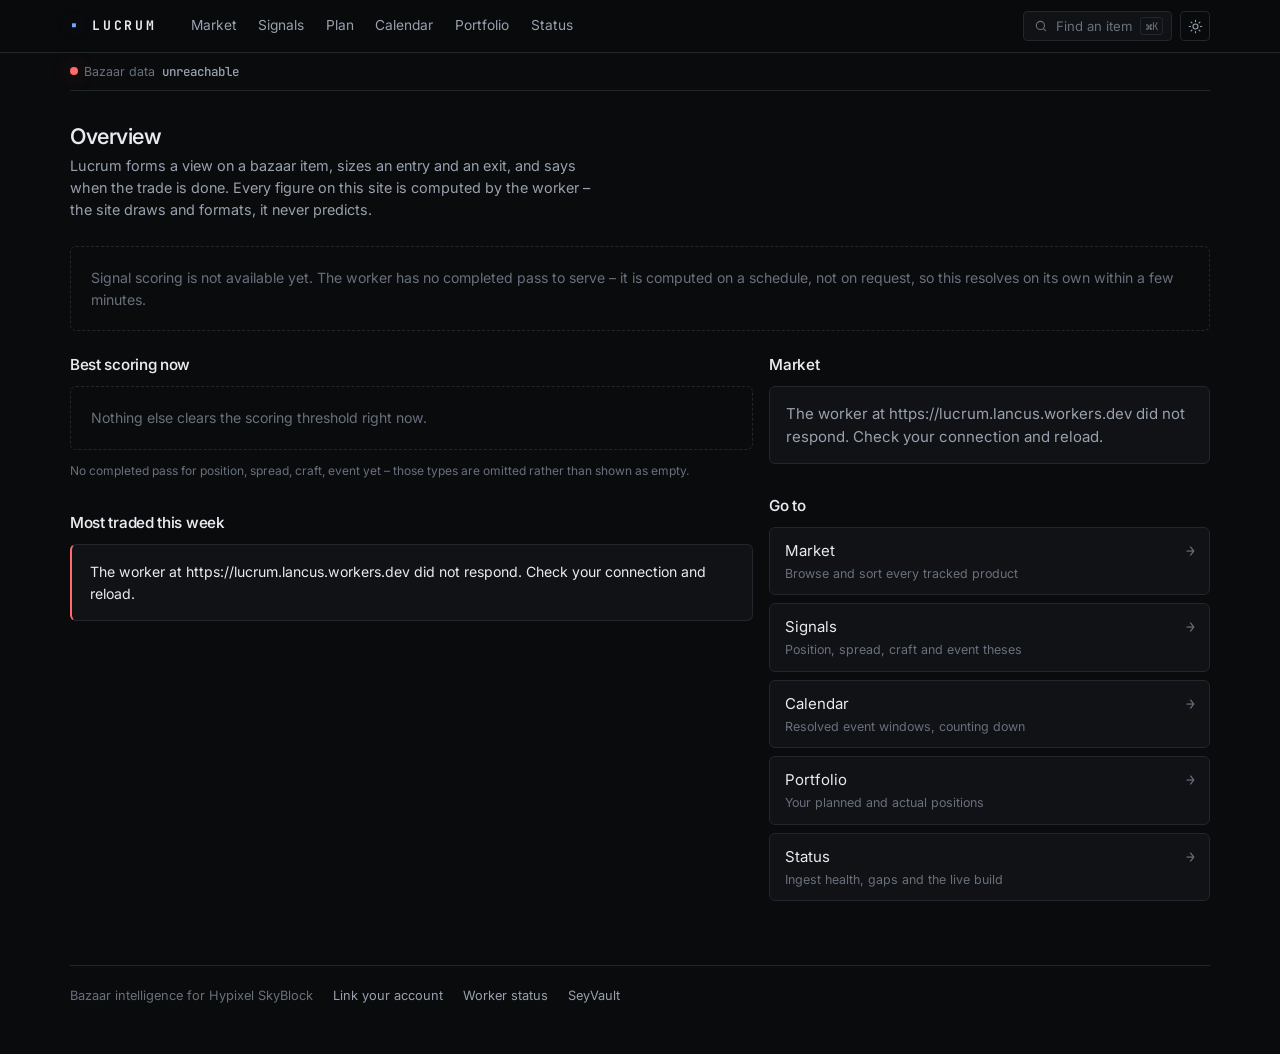
==== commit 8e107c0f: "web: market screened by risk-adjusted net per slot-hour, player settings, signals capacity and score" ====
--- a/index.html
+++ b/index.html
@@ -25,6 +25,7 @@
       <nav class="topnav" aria-label="Primary">
         <a href="market/">Market</a>
         <a href="signals/">Signals</a>
+        <a href="plan/">Plan</a>
         <a href="calendar/">Calendar</a>
         <a href="account/">Portfolio</a>
         <a href="status/">Status</a>
--- a/css/app.css
+++ b/css/app.css
@@ -237,6 +237,115 @@
   display: flex;
   justify-content: center;
   padding: 0.9rem 0;
+}
+
+/* --- Player settings and filters (market, signals, plan) -------------------------------------- */
+
+.settings-bar {
+  display: flex;
+  gap: 0.9rem;
+  align-items: flex-end;
+  flex-wrap: wrap;
+  padding: 0.7rem 0.85rem;
+  margin-bottom: 1rem;
+  border: 1px solid var(--line);
+  border-radius: var(--radius);
+  background: var(--surface);
+}
+
+.setting,
+.filter {
+  display: flex;
+  flex-direction: column;
+  gap: 0.25rem;
+}
+
+.setting .label,
+.filter .label { font-size: 0.68rem; }
+
+.setting-hint {
+  font-size: 0.72rem;
+  margin-left: auto;
+  align-self: center;
+}
+
+.input-sm {
+  padding: 0.35rem 0.55rem;
+  font-size: 0.82rem;
+  min-width: 7rem;
+}
+
+.input-sm.num { font-family: var(--mono); font-variant-numeric: tabular-nums; }
+
+.input[aria-invalid="true"] { border-color: var(--loss); }
+
+select.input { cursor: pointer; }
+
+.filter-row {
+  display: flex;
+  gap: 0.7rem;
+  align-items: flex-end;
+  flex-wrap: wrap;
+  margin-bottom: 0.9rem;
+}
+
+.filter-row #market-search { max-width: 18rem; flex: 1 1 12rem; }
+
+.filter-check {
+  flex-direction: row;
+  align-items: center;
+  gap: 0.4rem;
+  font-size: 0.82rem;
+  color: var(--text-2);
+  padding-bottom: 0.4rem;
+  cursor: pointer;
+}
+
+.filter-check input { accent-color: var(--accent); }
+.filter-check input:disabled + span { color: var(--text-3); }
+
+.view-note {
+  font-size: 0.8rem;
+  margin: 0 0 0.6rem;
+  max-width: 90ch;
+}
+
+table.ledger td.strong { color: var(--text); font-weight: 600; }
+
+/* The item cell carries the signal's `why` sentence; below this width it wraps into a ribbon. */
+#table-slot table.ledger td.key,
+#plan-slot table.ledger td.key { min-width: 18rem; max-width: 30rem; }
+
+/* Score breakdown in a signal's detail panel: one bar per factor, so "why is this ranked here" is
+   readable at a glance. Bars are grey; only a factor well below typical is coloured. */
+.factor-bars {
+  display: grid;
+  grid-template-columns: max-content 1fr max-content;
+  gap: 0.3rem 0.6rem;
+  align-items: center;
+  max-width: 28rem;
+  font-size: 0.78rem;
+}
+
+.factor-bars .bar {
+  height: 5px;
+  border-radius: 2px;
+  background: var(--surface);
+  border: 1px solid var(--line);
+  overflow: hidden;
+}
+
+.factor-bars .bar > span { display: block; height: 100%; background: var(--text-2); }
+.factor-bars .bar.is-low > span { background: var(--loss); box-shadow: var(--glow-loss); }
+
+/* Plan page totals */
+.plan-totals { margin-bottom: 1rem; }
+
+@media (max-width: 640px) {
+  .settings-bar, .filter-row { gap: 0.6rem; }
+  .setting-hint { margin-left: 0; }
+  .input-sm { min-width: 0; width: 100%; }
+  .setting, .filter { flex: 1 1 8rem; }
 }
 
 /* --- Item detail ------------------------------------------------------------------------------ */
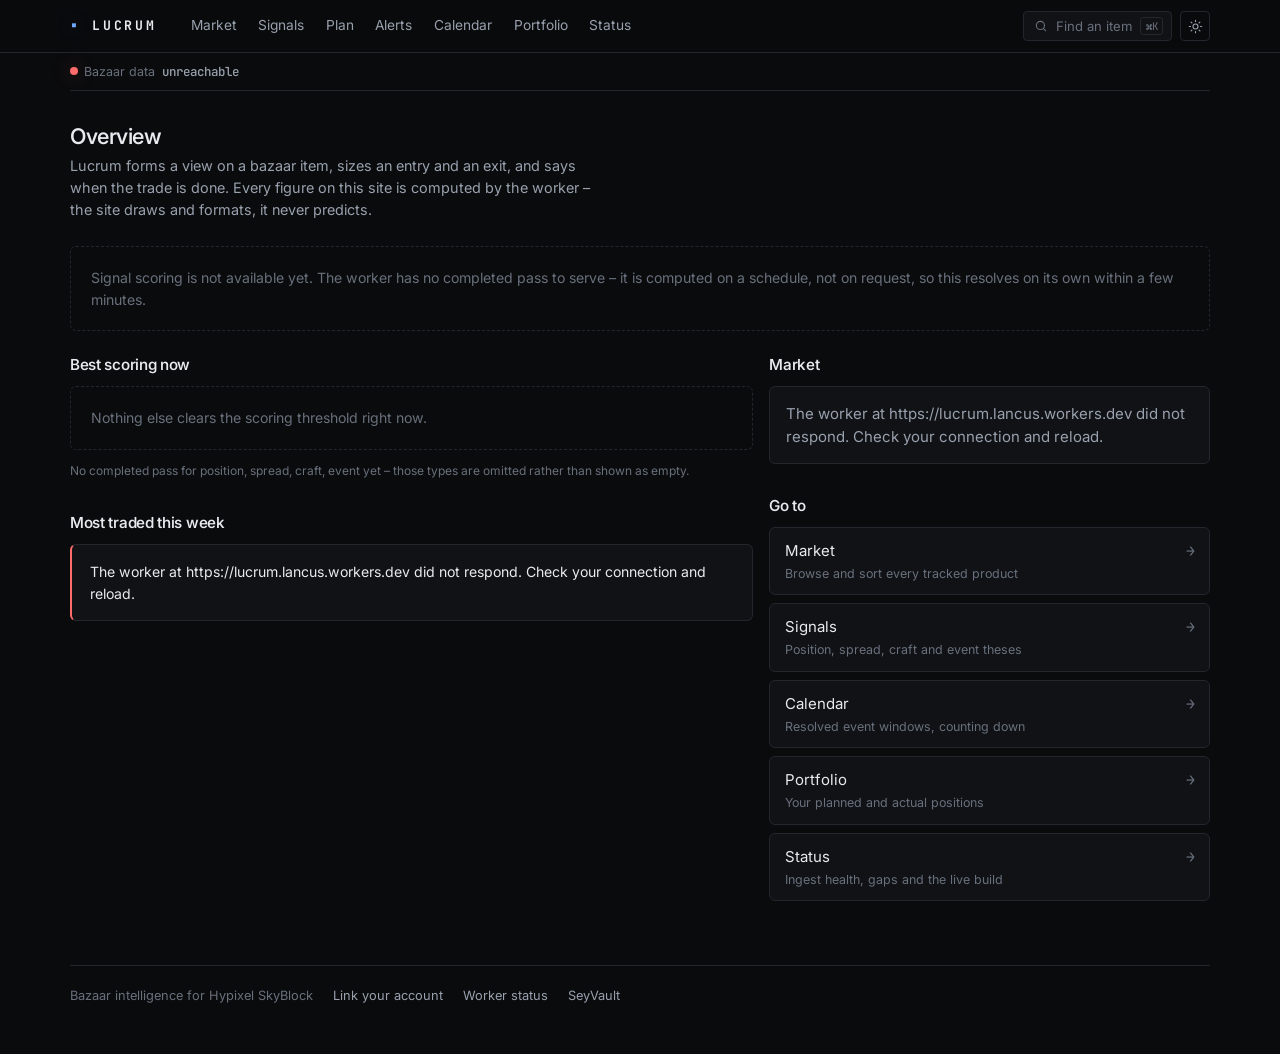
==== commit 55f7a77c: "web: watchlist alerts – threshold rules on worker figures and event-opening warnings, checked by one" ====
--- a/index.html
+++ b/index.html
@@ -26,6 +26,7 @@
         <a href="market/">Market</a>
         <a href="signals/">Signals</a>
         <a href="plan/">Plan</a>
+        <a href="alerts/">Alerts</a>
         <a href="calendar/">Calendar</a>
         <a href="account/">Portfolio</a>
         <a href="status/">Status</a>
--- a/css/app.css
+++ b/css/app.css
@@ -337,6 +337,39 @@
 
 .factor-bars .bar > span { display: block; height: 100%; background: var(--text-2); }
 .factor-bars .bar.is-low > span { background: var(--loss); box-shadow: var(--glow-loss); }
+
+/* Record-a-trade and close forms (account page) */
+.trade-card { margin-bottom: 1rem; }
+.trade-card summary { cursor: pointer; display: flex; gap: 0.8rem; align-items: baseline; flex-wrap: wrap; }
+.trade-form {
+  display: flex;
+  gap: 0.7rem;
+  align-items: flex-end;
+  flex-wrap: wrap;
+  margin-top: 0.8rem;
+}
+.trade-form.inline { margin-top: 0; }
+.trade-form .error-text { flex-basis: 100%; margin: 0; }
+
+/* Election card on the calendar page */
+.election-card { margin-bottom: 1rem; }
+.election-bars { display: grid; gap: 0.3rem; max-width: 30rem; }
+.election-row {
+  display: grid;
+  grid-template-columns: 6rem 1fr 3rem;
+  gap: 0.6rem;
+  align-items: center;
+  font-size: 0.82rem;
+}
+.election-row .bar {
+  height: 6px;
+  border-radius: 2px;
+  background: var(--surface-2);
+  border: 1px solid var(--line);
+  overflow: hidden;
+}
+.election-row .bar > span { display: block; height: 100%; background: var(--text-2); }
+.election-row:first-child .bar > span { background: var(--accent); box-shadow: var(--glow-accent); }
 
 /* Plan page totals */
 .plan-totals { margin-bottom: 1rem; }
@@ -541,3 +574,25 @@
   .event-row .event-when { text-align: left; }
   .status-strip { gap: 0.9rem; }
 }
+
+/* Watchlist alerts (js/watchlist.js) – an in-page toast for every alert, notification or not. */
+.toast-host {
+  position: fixed;
+  right: 16px;
+  bottom: 16px;
+  display: grid;
+  gap: 0.5rem;
+  z-index: 50;
+  max-width: min(26rem, calc(100vw - 32px));
+}
+.toast {
+  background: var(--surface);
+  border: 1px solid var(--line-strong);
+  border-radius: var(--radius);
+  padding: 0.7rem 0.9rem;
+  font-size: 0.85rem;
+  color: var(--text);
+  box-shadow: var(--glow-accent);
+}
+.why-line .watch-link { color: var(--text-3); }
+.why-line .watch-link:hover { color: var(--accent); }
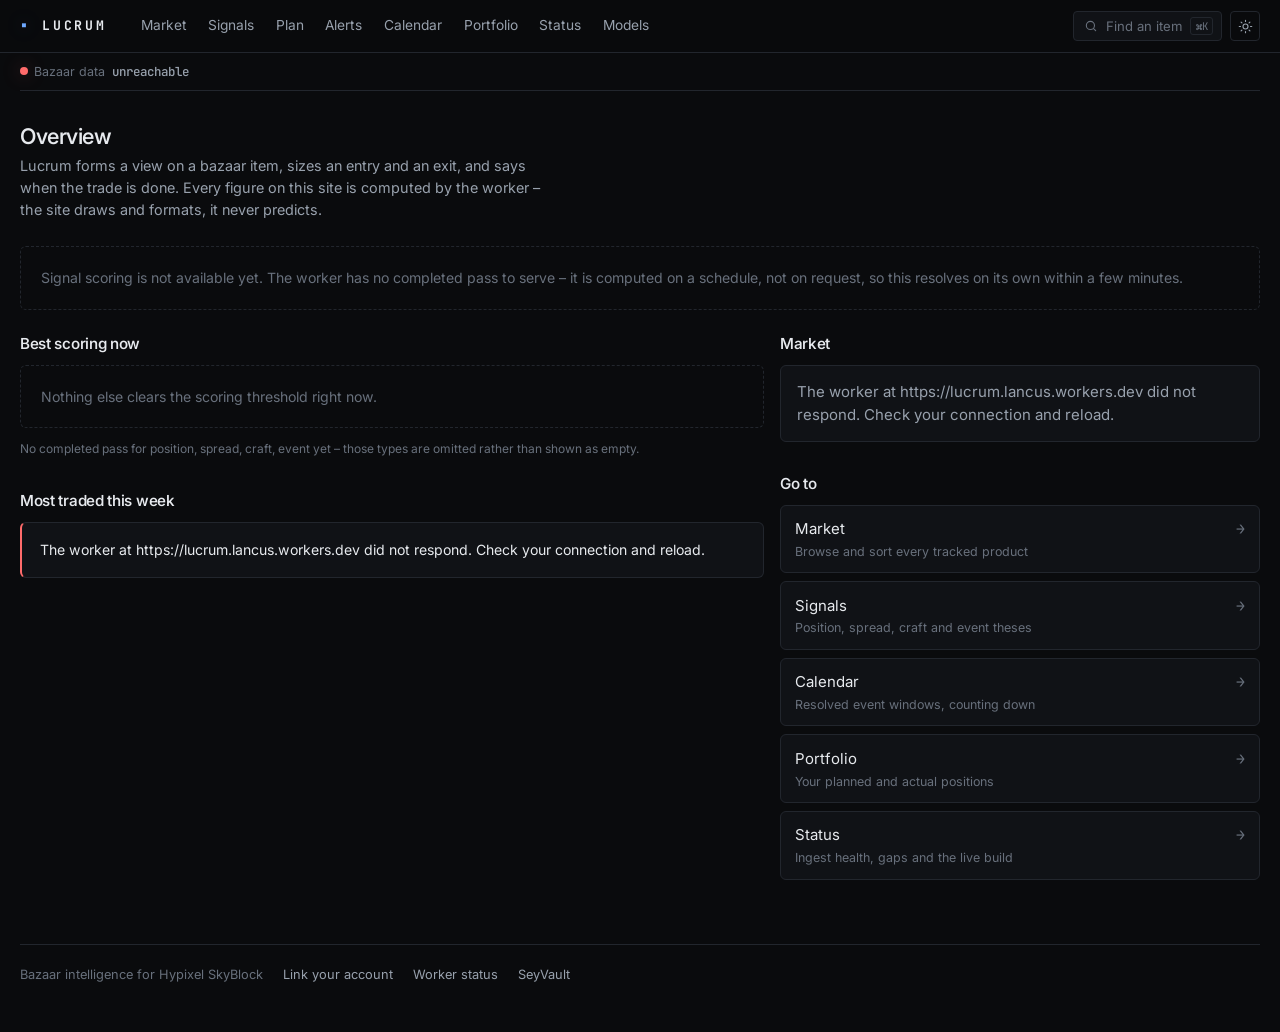
==== commit 6df26a26: "Models page: what each forecast model reads, how it was trained, and a head-to-head on the same held" ====
--- a/index.html
+++ b/index.html
@@ -30,6 +30,7 @@
         <a href="calendar/">Calendar</a>
         <a href="account/">Portfolio</a>
         <a href="status/">Status</a>
+        <a href="models/">Models</a>
       </nav>
       <div class="topbar-actions">
         <button class="search-trigger" id="search-trigger" type="button" aria-label="Find a bazaar item">
--- a/css/main.css
+++ b/css/main.css
@@ -158,7 +158,7 @@
 }
 
 .topbar-inner {
-  max-width: 1180px;
+  max-width: 1440px;
   margin: 0 auto;
   padding: 0 1.25rem;
   height: 52px;
@@ -282,7 +282,7 @@
 .icon-btn svg { width: 15px; height: 15px; display: block; }
 
 .shell {
-  max-width: 1180px;
+  max-width: 1440px;
   margin: 0 auto;
   padding: 0 1.25rem;
 }
@@ -452,7 +452,17 @@
   background: var(--surface);
 }
 
-.table-scroll { overflow-x: auto; }
+.table-scroll { overflow-x: auto; scrollbar-width: thin; }
+
+/* When a table is still wider than the page, keep the item column in view while scrolling. */
+.table-scroll table.ledger th:first-child,
+.table-scroll table.ledger td:first-child {
+  position: sticky;
+  left: 0;
+  z-index: 1;
+  background: var(--surface);
+}
+.table-scroll table.ledger tbody tr:hover td:first-child { background: var(--surface-2); }
 
 table.ledger {
   width: 100%;
@@ -522,6 +532,12 @@
 table.ledger.dense th { padding: 0.5rem 0.4rem; letter-spacing: 0.04em; }
 table.ledger.dense td { padding: 0.5rem 0.4rem; }
 
+@media (max-width: 1500px) and (min-width: 721px) {
+  table.ledger.dense { font-size: 0.74rem; }
+  table.ledger.dense th { padding: 0.45rem 0.28rem; letter-spacing: 0; font-size: 0.62rem; }
+  table.ledger.dense td { padding: 0.45rem 0.28rem; }
+}
+
 table.ledger td a { color: var(--text); }
 table.ledger td a:hover { color: var(--accent); }
 
@@ -718,7 +734,25 @@
 /* --- Mobile ---------------------------------------------------------------------------------- */
 
 @media (max-width: 720px) {
-  .topbar-inner { gap: 0.75rem; padding: 0 0.9rem; }
+  /* The nav wraps onto its own row instead of scrolling sideways where nobody sees the rest. */
+  .topbar-inner { flex-wrap: wrap; height: auto; padding-top: 0.4rem; padding-bottom: 0.4rem; row-gap: 0.2rem; }
+  .topnav { order: 3; flex: 1 1 100%; flex-wrap: wrap; overflow-x: visible; }
+
+  /* Tables become one card per row, each cell labelled from its column header (js/shell.js). */
+  .table-scroll { overflow-x: visible; }
+  table.ledger, table.ledger tbody, table.ledger tr, table.ledger td { display: block; width: 100%; }
+  table.ledger thead { display: none; }
+  table.ledger tbody tr { padding: 0.5rem 0.75rem; border-bottom: 1px solid var(--line); }
+  table.ledger tbody tr:last-child { border-bottom: none; }
+  table.ledger td, table.ledger.dense td { padding: 0.2rem 0; border: 0; display: flex; justify-content: space-between; gap: 1rem; text-align: right; }
+  table.ledger td::before { content: attr(data-label); color: var(--text-3); font-family: var(--mono); font-size: 0.68rem; text-transform: uppercase; letter-spacing: 0.06em; text-align: left; flex: none; padding-top: 0.15rem; }
+  table.ledger td.key { display: block; text-align: left; font-weight: 600; padding-bottom: 0.35rem; }
+  table.ledger td.key::before { content: none; }
+  table.ledger td:not([data-label])::before { content: none; }
+  table.ledger td[colspan] { display: block; text-align: left; }
+  table.ledger td:first-child { position: static; }
+  #table-slot table.ledger td.key, #plan-slot table.ledger td.key { min-width: 0; max-width: none; }
+  .topbar-inner { gap: 0.75rem; padding-left: 0.9rem; padding-right: 0.9rem; }
   .search-trigger .kbd,
   .search-trigger .search-label { display: none; }
   .search-trigger { padding: 0.35rem 0.5rem; }
--- a/css/app.css
+++ b/css/app.css
@@ -314,7 +314,7 @@
 
 /* The item cell carries the signal's `why` sentence; below this width it wraps into a ribbon. */
 #table-slot table.ledger td.key,
-#plan-slot table.ledger td.key { min-width: 18rem; max-width: 30rem; }
+#plan-slot table.ledger td.key { min-width: 14rem; max-width: 24rem; }
 
 /* Score breakdown in a signal's detail panel: one bar per factor, so "why is this ranked here" is
    readable at a glance. Bars are grey; only a factor well below typical is coloured. */
@@ -422,6 +422,12 @@
 
 .chart-card { padding: 0.9rem 0.9rem 0.4rem; }
 
+.item-controls { display: flex; gap: 1.25rem; flex-wrap: wrap; align-items: flex-end; }
+.tab-group { display: flex; flex-direction: column; gap: 0.3rem; }
+.tab-group > .label { color: var(--text-3); font-family: var(--mono); font-size: 0.65rem; text-transform: uppercase; letter-spacing: 0.08em; }
+.chart-hint { color: var(--text-3); font-size: 0.75rem; margin: 0.6rem 0 0; }
+.bt-note { font-size: 0.82rem; margin: 0.6rem 0 0; color: var(--text-2); }
+.chart-wrap canvas { touch-action: pan-y; cursor: crosshair; }
 .chart-wrap {
   position: relative;
   width: 100%;
@@ -596,3 +602,19 @@
 }
 .why-line .watch-link { color: var(--text-3); }
 .why-line .watch-link:hover { color: var(--accent); }
+
+/* --- Models page (js/models.js) ---------------------------------------------------------------- */
+.model-grid { grid-template-columns: repeat(auto-fit, minmax(16rem, 1fr)); }
+.model-card { display: flex; flex-direction: column; }
+.model-card.is-default { border-color: var(--accent); box-shadow: var(--glow-accent); }
+.model-card-head { display: flex; align-items: center; justify-content: space-between; gap: 0.5rem; }
+.model-card-head h2 { margin: 0; font-family: var(--mono); font-size: 1.25rem; }
+.model-meta { font-size: 0.75rem; margin: 0.3rem 0 0.7rem; font-family: var(--mono); }
+.model-summary { font-size: 0.875rem; margin: 0 0 0.8rem; }
+.model-notes { margin: auto 0 0; font-size: 0.8rem; display: grid; grid-template-columns: auto 1fr; gap: 0.3rem 0.7rem; }
+.model-notes dt { color: var(--text-3); font-family: var(--mono); font-size: 0.7rem; text-transform: uppercase; letter-spacing: 0.06em; padding-top: 0.1rem; }
+.model-notes dd { margin: 0; color: var(--text-2); }
+.chip { font-family: var(--mono); font-size: 0.65rem; text-transform: uppercase; letter-spacing: 0.08em; padding: 0.15rem 0.45rem; border-radius: var(--radius-sm); border: 1px solid var(--line-strong); color: var(--text-2); }
+.chip-accent { border-color: var(--accent); color: var(--accent); }
+table.ledger.bench td.best { color: var(--accent); font-weight: 600; }
+table.ledger .row-note { display: block; font-size: 0.7rem; margin-top: 0.1rem; }
